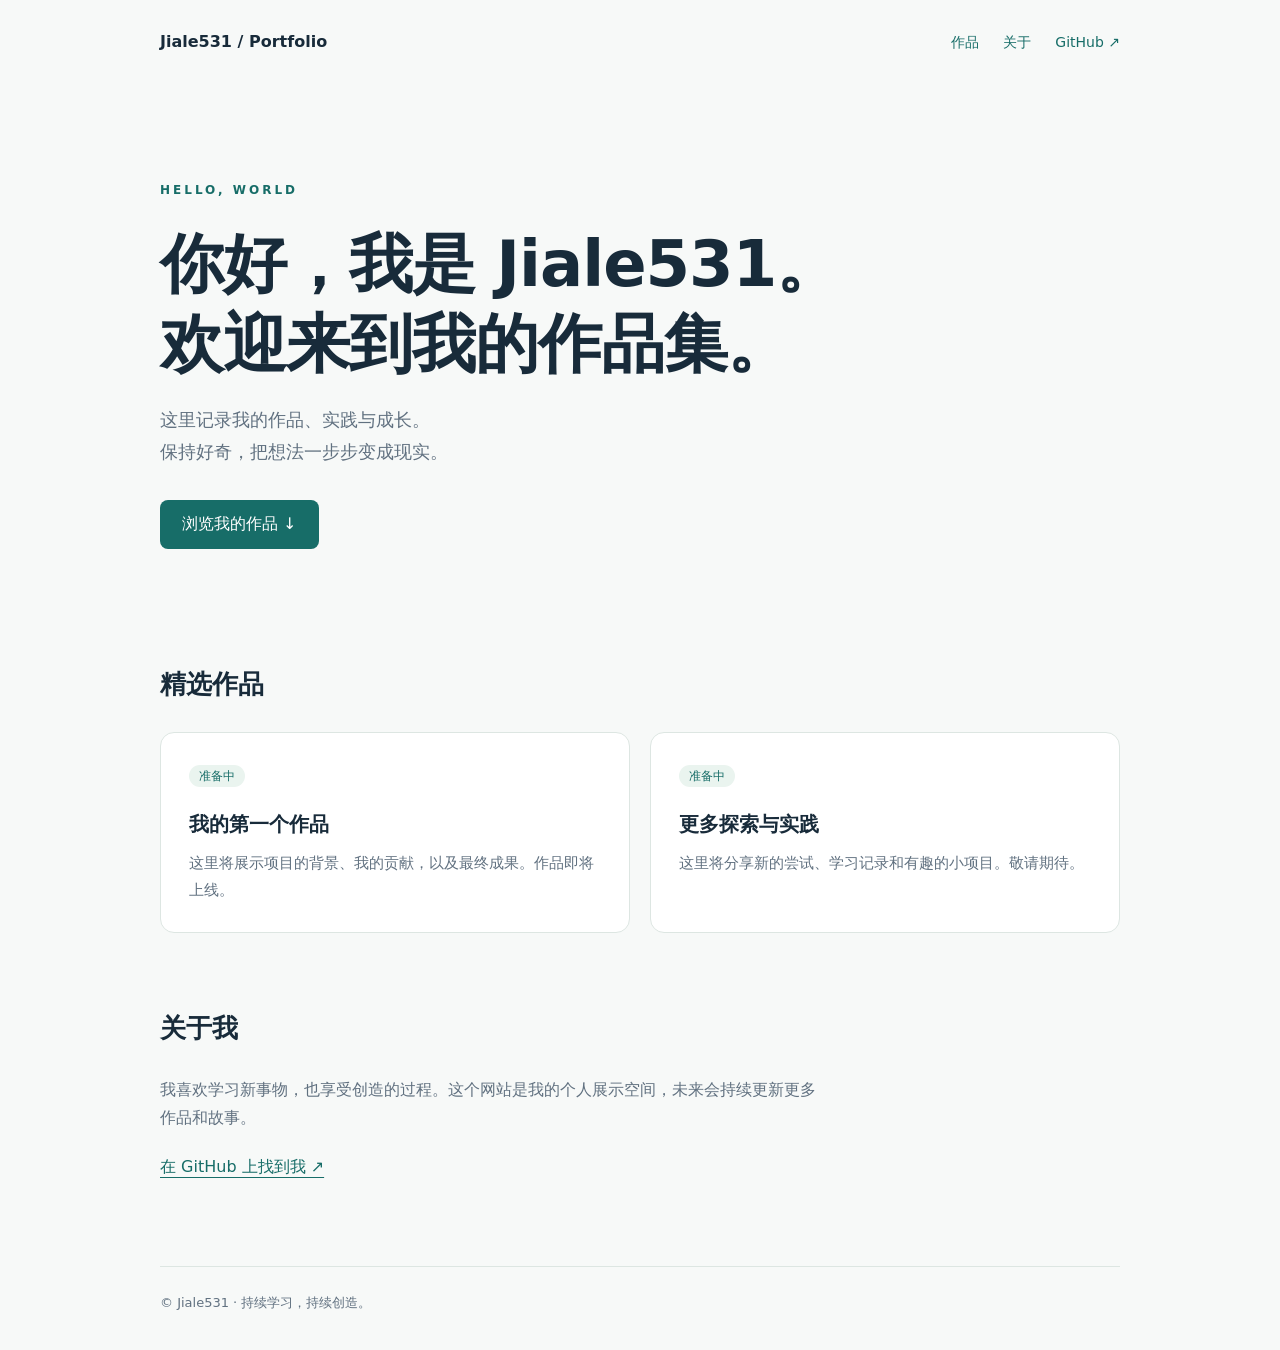
==== index.html @ fe913107 "Add index.html" ====
<!DOCTYPE html>
<html lang="zh-CN">
<head>
  <meta charset="UTF-8">
  <meta name="viewport" content="width=device-width, initial-scale=1">
  <meta name="description" content="Jiale531 的个人作品集，记录作品、实践与成长。">
  <title>Jiale531 · 个人作品集</title>
  <style>
    :root { color-scheme: light; --ink: #182b3a; --muted: #617180; --accent: #176d68; }
    * { box-sizing: border-box; }
    html { scroll-behavior: smooth; }
    body { margin: 0; background: #f7f9f8; color: var(--ink); font-family: system-ui, -apple-system, "Segoe UI", "Microsoft YaHei", sans-serif; line-height: 1.8; }
    a { color: var(--accent); text-underline-offset: 5px; }
    a:focus-visible { outline: 3px solid var(--accent); outline-offset: 5px; }
    .container { width: min(960px, 88%); margin: auto; }
    header { display: flex; justify-content: space-between; align-items: center; flex-wrap: wrap; gap: 16px; padding: 28px 0; }
    .brand { font-weight: 750; color: var(--ink); text-decoration: none; }
    nav { display: flex; gap: 24px; }
    nav a { font-size: 14px; text-decoration: none; }
    .hero { padding: 90px 0 76px; }
    .eyebrow { color: var(--accent); letter-spacing: 3px; font-size: 12px; font-weight: 700; }
    h1 { font-size: clamp(36px, 7vw, 64px); line-height: 1.25; letter-spacing: -1px; margin: 20px 0; }
    h2 { font-size: 26px; margin: 0 0 24px; }
    h3 { font-size: 20px; margin: 16px 0 8px; }
    p { color: var(--muted); margin: 0 0 20px; }
    .intro { max-width: 560px; font-size: 18px; }
    .button { display: inline-block; margin-top: 12px; background: var(--accent); color: white; padding: 10px 22px; border-radius: 8px; text-decoration: none; }
    section { padding: 36px 0; scroll-margin-top: 24px; }
    .grid { display: grid; grid-template-columns: repeat(2, minmax(0, 1fr)); gap: 20px; }
    .card { background: white; border: 1px solid #dde6e2; border-radius: 14px; padding: 28px; }
    .tag { font-size: 12px; color: var(--accent); background: #eaf4ef; padding: 4px 10px; border-radius: 20px; }
    .card p { margin-bottom: 0; font-size: 15px; }
    .about { max-width: 660px; }
    footer { border-top: 1px solid #dde6e2; margin-top: 48px; padding: 24px 0 36px; color: var(--muted); font-size: 13px; }
    @media (max-width: 600px) { .hero { padding: 55px 0 44px; } .grid { grid-template-columns: 1fr; } nav { gap: 18px; } }
  </style>
</head>
<body>
  <div class="container">
    <header>
      <a class="brand" href="./">Jiale531 / Portfolio</a>
      <nav aria-label="主导航">
        <a href="#projects">作品</a>
        <a href="#about">关于</a>
        <a href="https://github.com/Jiale531">GitHub ↗</a>
      </nav>
    </header>
    <main>
      <div class="hero">
        <span class="eyebrow">HELLO, WORLD</span>
        <!-- 在这里修改你的名字和个人简介 -->
        <h1>你好，我是 Jiale531。<br>欢迎来到我的作品集。</h1>
        <p class="intro">这里记录我的作品、实践与成长。<br>保持好奇，把想法一步步变成现实。</p>
        <a class="button" href="#projects">浏览我的作品 ↓</a>
      </div>
      <section id="projects" aria-labelledby="projects-title">
        <h2 id="projects-title">精选作品</h2>
        <!-- 将下方占位内容替换成真实作品；可复制 article 添加更多作品 -->
        <div class="grid">
          <article class="card">
            <span class="tag">准备中</span>
            <h3>我的第一个作品</h3>
            <p>这里将展示项目的背景、我的贡献，以及最终成果。作品即将上线。</p>
          </article>
          <article class="card">
            <span class="tag">准备中</span>
            <h3>更多探索与实践</h3>
            <p>这里将分享新的尝试、学习记录和有趣的小项目。敬请期待。</p>
          </article>
        </div>
      </section>
      <section id="about" aria-labelledby="about-title">
        <h2 id="about-title">关于我</h2>
        <p class="about">我喜欢学习新事物，也享受创造的过程。这个网站是我的个人展示空间，未来会持续更新更多作品和故事。</p>
        <a href="https://github.com/Jiale531">在 GitHub 上找到我 ↗</a>
      </section>
    </main>
    <footer>© Jiale531 · 持续学习，持续创造。</footer>
  </div>
</body>
</html>
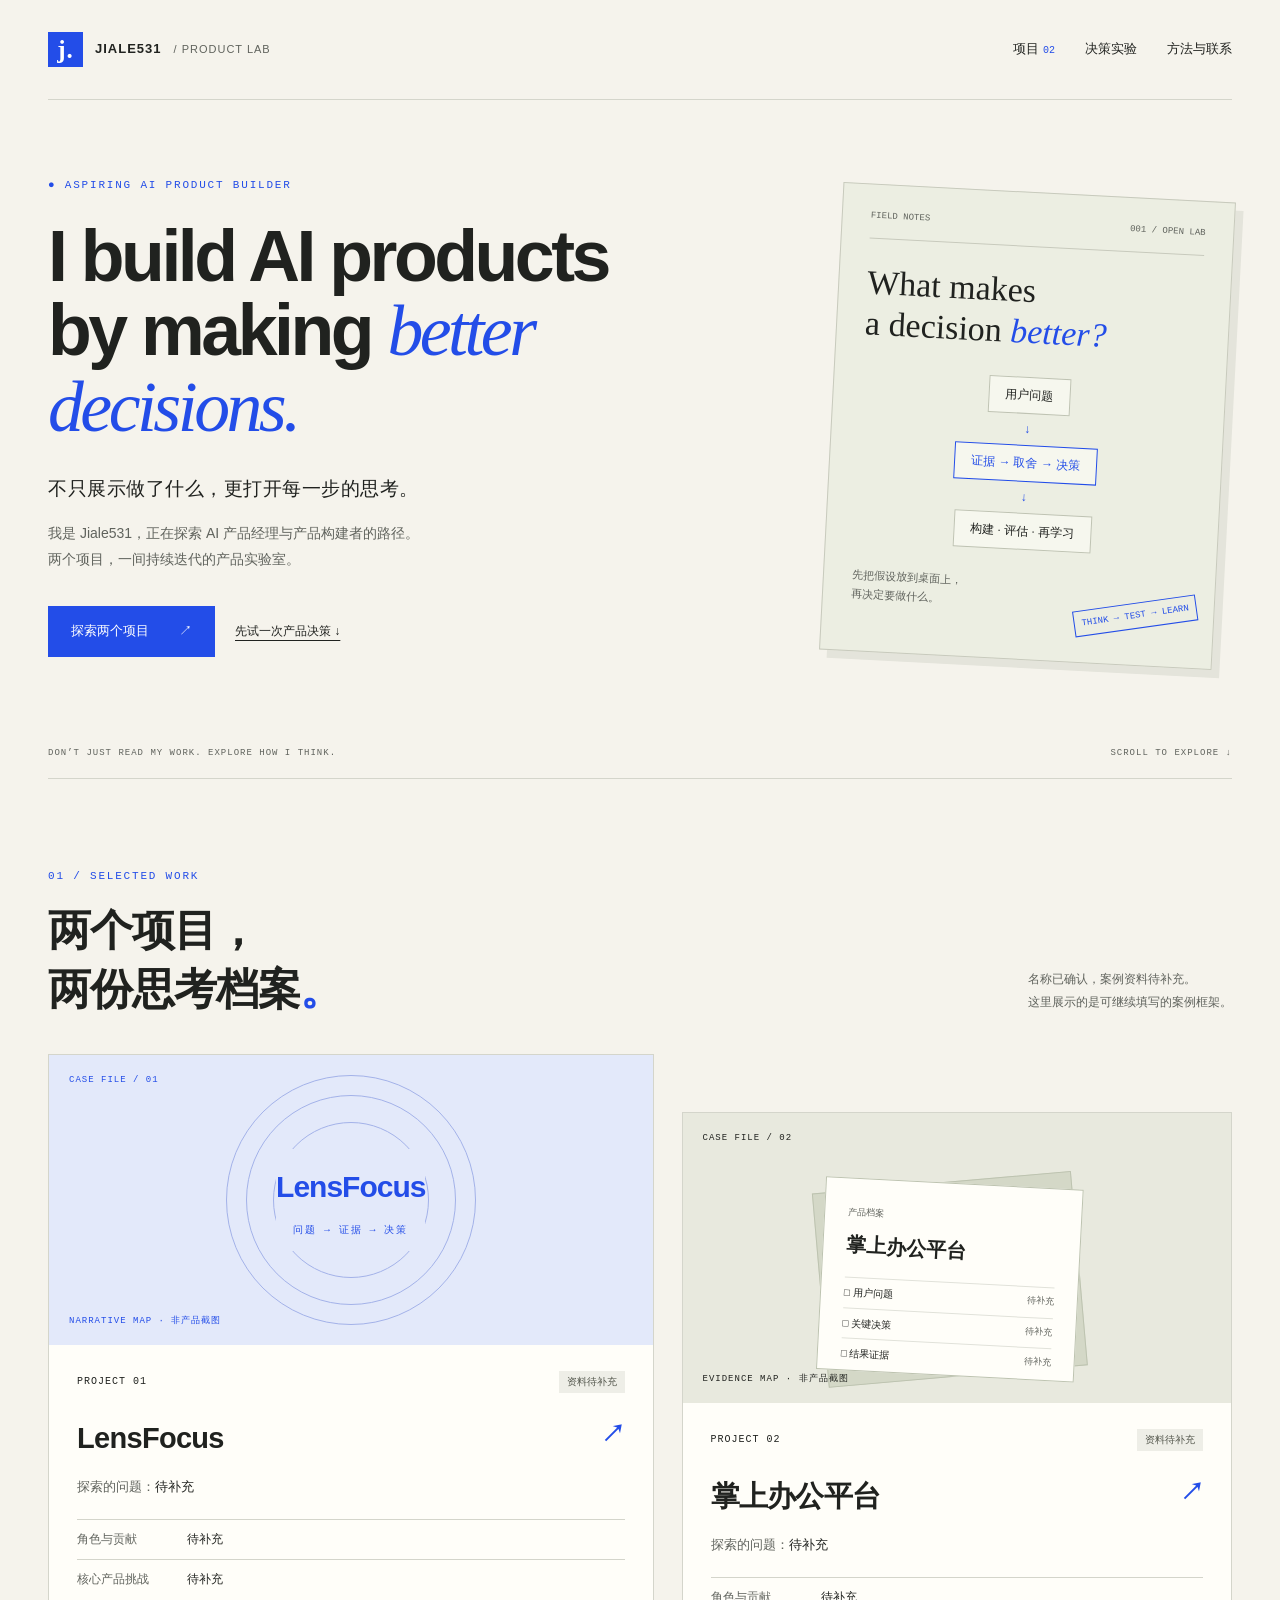
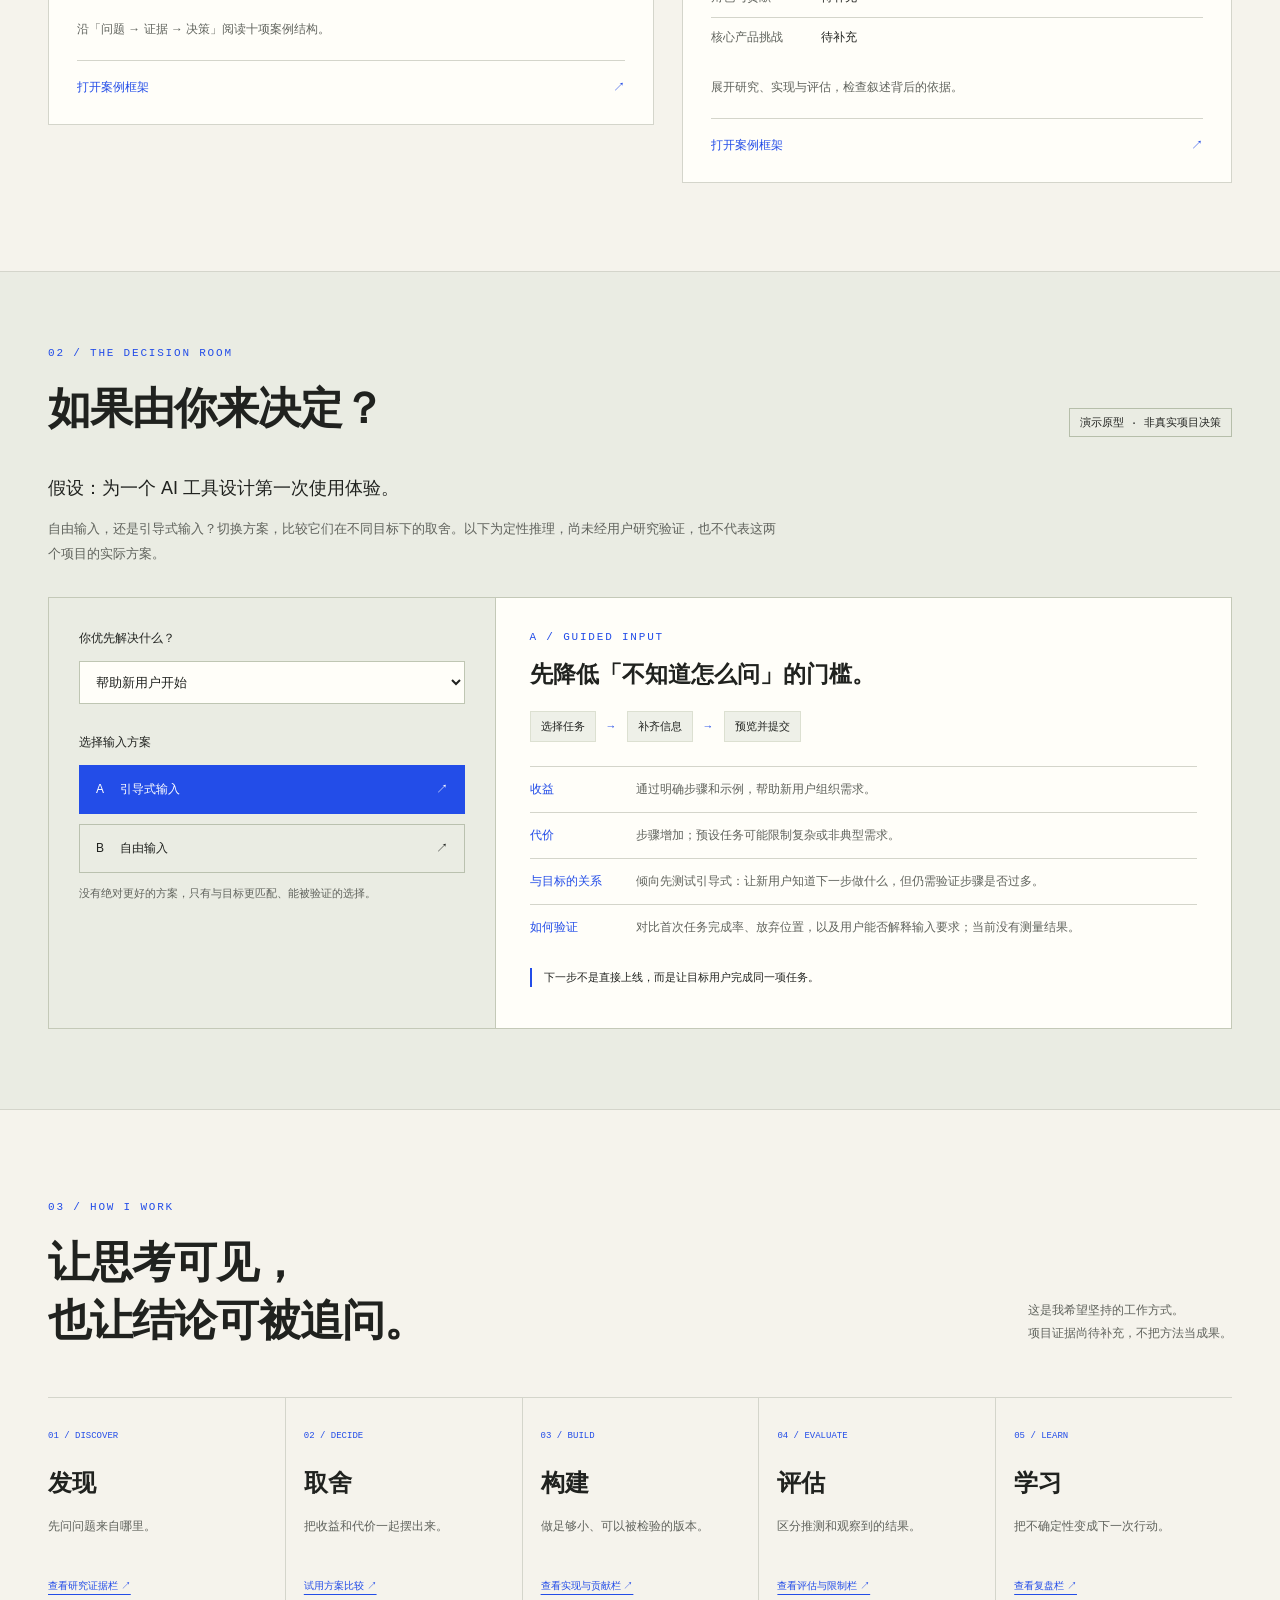
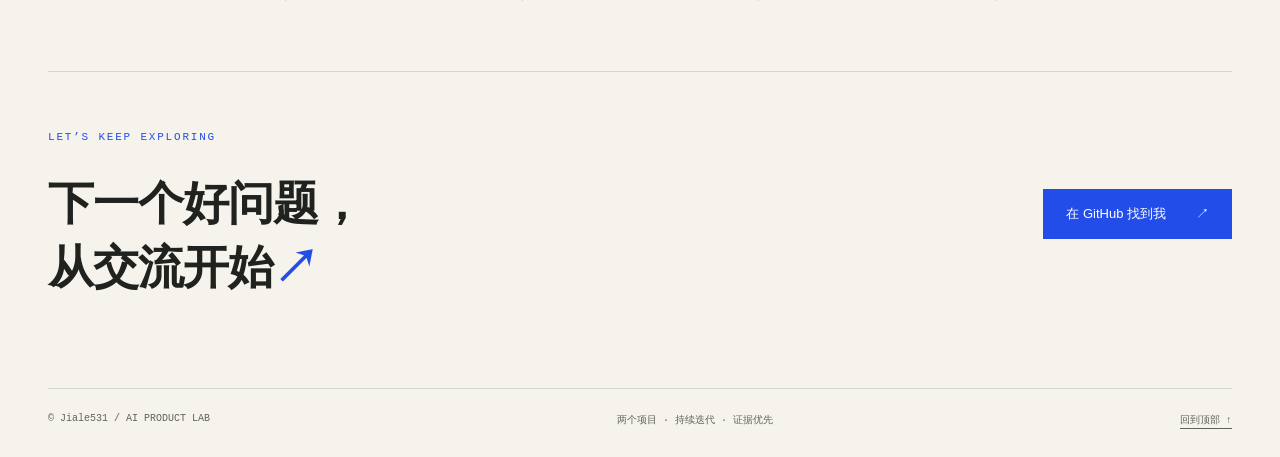
==== commit d60652a8: "Transform portfolio into an interactive AI product lab" ====
--- a/index.html
+++ b/index.html
@@ -1,81 +1,25 @@
-<!DOCTYPE html>
+<!doctype html>
 <html lang="zh-CN">
-<head>
-  <meta charset="UTF-8">
-  <meta name="viewport" content="width=device-width, initial-scale=1">
-  <meta name="description" content="Jiale531 的个人作品集，记录作品、实践与成长。">
-  <title>Jiale531 · 个人作品集</title>
-  <style>
-    :root { color-scheme: light; --ink: #182b3a; --muted: #617180; --accent: #176d68; }
-    * { box-sizing: border-box; }
-    html { scroll-behavior: smooth; }
-    body { margin: 0; background: #f7f9f8; color: var(--ink); font-family: system-ui, -apple-system, "Segoe UI", "Microsoft YaHei", sans-serif; line-height: 1.8; }
-    a { color: var(--accent); text-underline-offset: 5px; }
-    a:focus-visible { outline: 3px solid var(--accent); outline-offset: 5px; }
-    .container { width: min(960px, 88%); margin: auto; }
-    header { display: flex; justify-content: space-between; align-items: center; flex-wrap: wrap; gap: 16px; padding: 28px 0; }
-    .brand { font-weight: 750; color: var(--ink); text-decoration: none; }
-    nav { display: flex; gap: 24px; }
-    nav a { font-size: 14px; text-decoration: none; }
-    .hero { padding: 90px 0 76px; }
-    .eyebrow { color: var(--accent); letter-spacing: 3px; font-size: 12px; font-weight: 700; }
-    h1 { font-size: clamp(36px, 7vw, 64px); line-height: 1.25; letter-spacing: -1px; margin: 20px 0; }
-    h2 { font-size: 26px; margin: 0 0 24px; }
-    h3 { font-size: 20px; margin: 16px 0 8px; }
-    p { color: var(--muted); margin: 0 0 20px; }
-    .intro { max-width: 560px; font-size: 18px; }
-    .button { display: inline-block; margin-top: 12px; background: var(--accent); color: white; padding: 10px 22px; border-radius: 8px; text-decoration: none; }
-    section { padding: 36px 0; scroll-margin-top: 24px; }
-    .grid { display: grid; grid-template-columns: repeat(2, minmax(0, 1fr)); gap: 20px; }
-    .card { background: white; border: 1px solid #dde6e2; border-radius: 14px; padding: 28px; }
-    .tag { font-size: 12px; color: var(--accent); background: #eaf4ef; padding: 4px 10px; border-radius: 20px; }
-    .card p { margin-bottom: 0; font-size: 15px; }
-    .about { max-width: 660px; }
-    footer { border-top: 1px solid #dde6e2; margin-top: 48px; padding: 24px 0 36px; color: var(--muted); font-size: 13px; }
-    @media (max-width: 600px) { .hero { padding: 55px 0 44px; } .grid { grid-template-columns: 1fr; } nav { gap: 18px; } }
-  </style>
-</head>
+<head><meta charset="utf-8"><meta name="viewport" content="width=device-width,initial-scale=1"><meta name="description" content="Jiale531 的 AI 产品实验室：LensFocus、掌上办公平台与产品决策演示。"><title>Jiale531 — AI Product Lab</title><link rel="stylesheet" href="styles.css"><script defer src="app.js"></script></head>
 <body>
-  <div class="container">
-    <header>
-      <a class="brand" href="./">Jiale531 / Portfolio</a>
-      <nav aria-label="主导航">
-        <a href="#projects">作品</a>
-        <a href="#about">关于</a>
-        <a href="https://github.com/Jiale531">GitHub ↗</a>
-      </nav>
-    </header>
-    <main>
-      <div class="hero">
-        <span class="eyebrow">HELLO, WORLD</span>
-        <!-- 在这里修改你的名字和个人简介 -->
-        <h1>你好，我是 Jiale531。<br>欢迎来到我的作品集。</h1>
-        <p class="intro">这里记录我的作品、实践与成长。<br>保持好奇，把想法一步步变成现实。</p>
-        <a class="button" href="#projects">浏览我的作品 ↓</a>
-      </div>
-      <section id="projects" aria-labelledby="projects-title">
-        <h2 id="projects-title">精选作品</h2>
-        <!-- 将下方占位内容替换成真实作品；可复制 article 添加更多作品 -->
-        <div class="grid">
-          <article class="card">
-            <span class="tag">准备中</span>
-            <h3>我的第一个作品</h3>
-            <p>这里将展示项目的背景、我的贡献，以及最终成果。作品即将上线。</p>
-          </article>
-          <article class="card">
-            <span class="tag">准备中</span>
-            <h3>更多探索与实践</h3>
-            <p>这里将分享新的尝试、学习记录和有趣的小项目。敬请期待。</p>
-          </article>
-        </div>
-      </section>
-      <section id="about" aria-labelledby="about-title">
-        <h2 id="about-title">关于我</h2>
-        <p class="about">我喜欢学习新事物，也享受创造的过程。这个网站是我的个人展示空间，未来会持续更新更多作品和故事。</p>
-        <a href="https://github.com/Jiale531">在 GitHub 上找到我 ↗</a>
-      </section>
-    </main>
-    <footer>© Jiale531 · 持续学习，持续创造。</footer>
-  </div>
-</body>
-</html>
+<a class="skip" href="#main">跳到主要内容</a>
+<header class="wrap site-header"><a class="brand" href="./"><span class="brand-icon">j.</span> JIALE531 <span class="brand-sub">/ PRODUCT LAB</span></a><nav aria-label="主导航"><a href="#projects">项目 <small>02</small></a><a href="#decision">决策实验</a><a href="#about">方法与联系</a></nav></header>
+<main id="main">
+<section class="wrap hero" aria-labelledby="hero-title">
+<div><p class="eyebrow">● ASPIRING AI PRODUCT BUILDER</p><h1 id="hero-title">I build AI products<br>by making <em>better<br>decisions.</em></h1><p class="hero-cn">不只展示做了什么，更打开每一步的思考。</p><p class="muted intro">我是 Jiale531，正在探索 AI 产品经理与产品构建者的路径。<br>两个项目，一间持续迭代的产品实验室。</p><a class="button" href="#projects">探索两个项目 <span>↗</span></a><a class="hero-secondary" href="#decision">先试一次产品决策 ↓</a></div>
+<aside class="lab-note" aria-label="产品思考笔记"><div class="note-top"><span>FIELD NOTES</span><span>001 / OPEN LAB</span></div><p class="hand-note">What makes<br>a decision <em>better?</em></p><div class="note-diagram"><span>用户问题</span><b>↓</b><span class="blue">证据 → 取舍 → 决策</span><b>↓</b><span>构建 · 评估 · 再学习</span></div><p class="small muted">先把假设放到桌面上，<br>再决定要做什么。</p><span class="note-stamp">THINK → TEST → LEARN</span></aside>
+<div class="hero-bottom"><span>DON’T JUST READ MY WORK. EXPLORE HOW I THINK.</span><span>SCROLL TO EXPLORE ↓</span></div>
+</section>
+<section class="wrap section" id="projects" aria-labelledby="projects-title"><div class="section-heading"><div><p class="eyebrow">01 / SELECTED WORK</p><h2 id="projects-title">两个项目，<br>两份思考档案<span class="blue">。</span></h2></div><p class="section-aside">名称已确认，案例资料待补充。<br>这里展示的是可继续填写的案例框架。</p></div>
+<div class="project-grid">
+<article class="project-card"><div class="project-art art-one" aria-label="LensFocus 案例结构示意，非产品截图"><span class="art-label">CASE FILE / 01</span><div class="focus-orbit"><div>LensFocus<small>问题 → 证据 → 决策</small></div></div><span class="art-foot">NARRATIVE MAP · 非产品截图</span></div><div class="project-content"><div class="card-meta"><span>PROJECT 01</span><span class="status">资料待补充</span></div><h3><a href="case-study.html?project=lensfocus">LensFocus <span>↗</span></a></h3><p class="project-problem">探索的问题：<strong>待补充</strong></p><dl class="project-facts"><div><dt>角色与贡献</dt><dd>待补充</dd></div><div><dt>核心产品挑战</dt><dd>待补充</dd></div></dl><p class="card-explore">沿「问题 → 证据 → 决策」阅读十项案例结构。</p><a class="card-link" href="case-study.html?project=lensfocus">打开案例框架 <span>↗</span></a></div></article>
+<article class="project-card project-two"><div class="project-art art-two" aria-label="掌上办公平台证据框架示意，非产品截图"><span class="art-label">CASE FILE / 02</span><div class="paper-stack"><div class="paper-front"><small>产品档案</small><strong>掌上办公平台</strong><div>□ 用户问题 <span>待补充</span></div><div>□ 关键决策 <span>待补充</span></div><div>□ 结果证据 <span>待补充</span></div></div></div><span class="art-foot">EVIDENCE MAP · 非产品截图</span></div><div class="project-content"><div class="card-meta"><span>PROJECT 02</span><span class="status">资料待补充</span></div><h3><a href="case-study.html?project=office">掌上办公平台 <span>↗</span></a></h3><p class="project-problem">探索的问题：<strong>待补充</strong></p><dl class="project-facts"><div><dt>角色与贡献</dt><dd>待补充</dd></div><div><dt>核心产品挑战</dt><dd>待补充</dd></div></dl><p class="card-explore">展开研究、实现与评估，检查叙述背后的依据。</p><a class="card-link" href="case-study.html?project=office">打开案例框架 <span>↗</span></a></div></article>
+</div></section>
+<section class="decision-section" id="decision" aria-labelledby="decision-title"><div class="wrap"><div class="section-heading"><div><p class="eyebrow">02 / THE DECISION ROOM</p><h2 id="decision-title">如果由你来决定？</h2></div><span class="prototype-label">演示原型 · 非真实项目决策</span></div><div class="decision-intro"><p>假设：为一个 AI 工具设计第一次使用体验。</p><p class="muted">自由输入，还是引导式输入？切换方案，比较它们在不同目标下的取舍。以下为定性推理，尚未经用户研究验证，也不代表这两个项目的实际方案。</p></div>
+<div class="decision-workbench"><div class="decision-controls"><label for="decision-goal">你优先解决什么？</label><select id="decision-goal"><option value="start">帮助新用户开始</option><option value="flexibility">支持多样化任务</option><option value="reliability">减少遗漏信息</option></select><p class="control-label">选择输入方案</p><div class="choice-buttons" role="group" aria-label="比较输入方案"><button type="button" data-approach="guided" aria-pressed="true">A <span>引导式输入</span> ↗</button><button type="button" data-approach="open" aria-pressed="false">B <span>自由输入</span> ↗</button></div><p class="small muted">没有绝对更好的方案，只有与目标更匹配、能被验证的选择。</p></div>
+<div class="decision-output" aria-live="polite" aria-atomic="true"><p class="eyebrow" id="decision-output-label">A / GUIDED INPUT</p><h3 id="decision-output-title">先降低「不知道怎么问」的门槛。</h3><div class="flow" id="decision-flow"><span>选择任务</span><b>→</b><span>补齐信息</span><b>→</b><span>预览并提交</span></div><dl class="tradeoffs"><div><dt>收益</dt><dd id="decision-benefit">通过明确步骤和示例，帮助新用户组织需求。</dd></div><div><dt>代价</dt><dd id="decision-cost">步骤增加；预设任务可能限制复杂或非典型需求。</dd></div><div><dt>与目标的关系</dt><dd id="decision-fit">倾向先测试引导式：让新用户知道下一步做什么，但仍需验证步骤是否过多。</dd></div><div><dt>如何验证</dt><dd id="decision-test">对比首次任务完成率、放弃位置，以及用户能否解释输入要求；当前没有测量结果。</dd></div></dl><p class="decision-verdict">下一步不是直接上线，而是让目标用户完成同一项任务。</p></div></div><noscript><p class="notice">开启 JavaScript 后可切换比较。方案 A 引导降低起步门槛，但增加步骤；方案 B 自由输入更灵活，但需要用户组织需求。两者均需验证。</p></noscript></div></section>
+<section class="wrap section" id="about" aria-labelledby="about-title"><div class="section-heading"><div><p class="eyebrow">03 / HOW I WORK</p><h2 id="about-title">让思考可见，<br>也让结论可被追问。</h2></div><p class="section-aside">这是我希望坚持的工作方式。<br>项目证据尚待补充，不把方法当成果。</p></div>
+<ol class="process"><li><span>01 / DISCOVER</span><h3>发现</h3><p>先问问题来自哪里。</p><a href="case-study.html?project=lensfocus#research">查看研究证据栏 ↗</a></li><li><span>02 / DECIDE</span><h3>取舍</h3><p>把收益和代价一起摆出来。</p><a href="#decision">试用方案比较 ↗</a></li><li><span>03 / BUILD</span><h3>构建</h3><p>做足够小、可以被检验的版本。</p><a href="case-study.html?project=office#implementation">查看实现与贡献栏 ↗</a></li><li><span>04 / EVALUATE</span><h3>评估</h3><p>区分推测和观察到的结果。</p><a href="case-study.html?project=office#evaluation">查看评估与限制栏 ↗</a></li><li><span>05 / LEARN</span><h3>学习</h3><p>把不确定性变成下一次行动。</p><a href="case-study.html?project=lensfocus#reflection">查看复盘栏 ↗</a></li></ol>
+<div class="contact"><div><p class="eyebrow">LET’S KEEP EXPLORING</p><h2>下一个好问题，<br>从交流开始<span class="blue">↗</span></h2></div><a class="button" href="https://github.com/Jiale531">在 GitHub 找到我 <span>↗</span></a></div></section>
+</main><footer class="wrap site-footer"><span>© Jiale531 / AI PRODUCT LAB</span><span>两个项目 · 持续迭代 · 证据优先</span><a href="#main">回到顶部 ↑</a></footer>
+</body></html>
--- a/styles.css
+++ b/styles.css
@@ -0,0 +1,7 @@
+/* Shared tokens. No external fonts, images or libraries. */
+:root{color-scheme:light;--paper:#f5f3ec;--ink:#20221f;--muted:#60635d;--blue:#234de8;--line:#d4d5cb;--white:#fffef9;--mono:Consolas,"Courier New",monospace}*{box-sizing:border-box}html{scroll-behavior:smooth;scroll-padding-top:24px}body{margin:0;background:var(--paper);color:var(--ink);font-family:Arial,"Microsoft YaHei",sans-serif;font-size:15px;line-height:1.75}a{color:inherit;text-underline-offset:5px}button,select{font:inherit}button{cursor:pointer}a:focus-visible,button:focus-visible,select:focus-visible,summary:focus-visible{outline:3px solid var(--blue);outline-offset:5px}.wrap{width:min(1200px,calc(100% - 96px));margin:auto}.skip{position:absolute;top:-80px;left:20px;padding:12px;background:var(--ink);color:white;z-index:10}.skip:focus{top:8px}.site-header{min-height:100px;border-bottom:1px solid var(--line);display:flex;justify-content:space-between;align-items:center;gap:24px}.brand{display:flex;align-items:center;gap:12px;font-size:13px;font-weight:700;letter-spacing:1px;text-decoration:none}.brand-icon{width:35px;height:35px;display:grid;place-items:center;background:var(--blue);color:white;font-size:25px;line-height:1;font-family:Georgia,serif}.brand-sub{font-weight:400;color:var(--muted);font-size:11px}nav{display:flex;gap:30px;font-size:13px}nav a{text-decoration:none}nav a:hover,.hero-secondary:hover{color:var(--blue)}nav small{font:10px var(--mono);color:var(--blue)}.hero{display:grid;grid-template-columns:1.7fr 1fr;gap:36px;padding-top:76px}.eyebrow{font:11px var(--mono);letter-spacing:1.8px;color:var(--blue);margin:0 0 24px;line-height:1.7}.hero h1{font-size:clamp(48px,5.6vw,76px);line-height:1.04;letter-spacing:-3.5px;margin:0 0 28px;font-weight:750}.hero h1 em{font-family:Georgia,"Times New Roman",serif;font-weight:400;color:var(--blue)}.hero-cn{font-size:19px;letter-spacing:.5px;margin-bottom:12px}.intro{font-size:14px;line-height:1.9;margin-bottom:28px}.button{display:inline-flex;align-items:center;justify-content:space-between;gap:30px;background:var(--blue);color:white;padding:13px 22px;text-decoration:none;font-size:13px;border:1px solid var(--blue);transition:background .2s,transform .2s}.button:hover{background:#1638b8;transform:translateY(-2px)}.hero-secondary{display:inline-block;margin:20px;font-size:12px}.lab-note{align-self:center;position:relative;transform:rotate(3deg);border:1px solid #c8cabd;background:#eceee2;padding:26px 28px 36px;margin:14px 8px 0 24px;box-shadow:8px 8px 0 #e4e4db}.note-top{display:flex;justify-content:space-between;gap:12px;font:9px var(--mono);color:var(--muted);border-bottom:1px solid #c8cabd;padding-bottom:17px}.hand-note{font-family:Georgia,serif;font-size:34px;line-height:1.2;margin:24px 0}.hand-note em{color:var(--blue)}.note-diagram{display:flex;align-items:center;flex-direction:column;gap:5px;font-size:12px}.note-diagram>span{border:1px solid #bfc3b3;background:#f6f7ee;padding:7px 16px}.note-diagram>.blue{border-color:var(--blue)}.note-diagram b{color:var(--blue);font-weight:400}.lab-note>.small{margin-top:24px}.note-stamp{position:absolute;bottom:36px;right:16px;color:var(--blue);border:1px solid var(--blue);font:9px var(--mono);padding:7px;transform:rotate(-11deg)}.hero-bottom{grid-column:1/-1;display:flex;justify-content:space-between;gap:16px;border-bottom:1px solid var(--line);padding:40px 0 20px;margin-top:10px;font:9px var(--mono);letter-spacing:1px;color:var(--muted)}.section{padding-top:88px;padding-bottom:88px}.section-heading{display:flex;justify-content:space-between;align-items:flex-end;gap:32px;margin-bottom:36px}.section-heading h2{font-size:clamp(29px,3.4vw,43px);letter-spacing:-1px;line-height:1.35;margin:0}.section-heading .eyebrow{margin-bottom:16px}.section-aside{font-size:12px;line-height:1.9;color:var(--muted);margin:0 0 4px}.blue{color:var(--blue)}.project-grid{display:grid;grid-template-columns:1.1fr 1fr;gap:28px;align-items:start}.project-two{margin-top:58px}.project-card{border:1px solid var(--line);background:var(--white);transition:box-shadow .2s,transform .2s}.project-card:hover,.project-card:focus-within{box-shadow:6px 6px 0 #deded4;transform:translateY(-3px)}.project-art{height:290px;position:relative;overflow:hidden;padding:20px}.art-one{background:#e3e9fa;color:var(--blue)}.art-two{background:#e8e9de}.art-label,.art-foot{position:absolute;font:9px var(--mono);letter-spacing:1px;z-index:1}.art-label{top:20px;left:20px}.art-foot{bottom:18px;left:20px}.focus-orbit{position:absolute;width:210px;height:210px;border:1px solid #a3b2e9;border-radius:50%;left:50%;top:50%;transform:translate(-50%,-50%);display:grid;place-items:center}.focus-orbit:before,.focus-orbit:after{content:"";position:absolute;border:1px solid #a3b2e9;border-radius:50%;inset:26px}.focus-orbit:after{inset:-21px}.focus-orbit>div{text-align:center;font-size:30px;letter-spacing:-1px;font-weight:700;background:#e3e9fa;z-index:1;padding:12px 0}.focus-orbit small{display:block;font-size:10px;letter-spacing:2px;font-weight:400;margin-top:8px}.paper-stack{position:absolute;width:260px;height:195px;top:50%;left:50%;transform:translate(-50%,-45%);background:#d4d8c7;border:1px solid #bdc3b0;rotate:-5deg}.paper-front{position:absolute;background:var(--white);inset:0;border:1px solid #bdc3b0;padding:18px 23px;transform:rotate(8deg)}.paper-front>small{font:9px var(--mono);color:var(--muted)}.paper-front strong{display:block;font-size:20px;margin:5px 0 14px}.paper-front div{border-top:1px solid #e1e2da;padding:6px 0;font-size:10px;display:flex;justify-content:space-between}.paper-front div span{font-size:9px;color:var(--muted)}.project-content{padding:26px 28px}.card-meta{display:flex;justify-content:space-between;align-items:center;gap:12px;font:10px var(--mono);letter-spacing:1px}.status{font-size:10px;background:#eeeee7;padding:4px 8px;color:#53564c;white-space:nowrap;letter-spacing:0}.project-content h3{font-size:29px;letter-spacing:-.7px;margin:20px 0 12px}.project-content h3 a{display:flex;justify-content:space-between;text-decoration:none;gap:12px}.project-content h3 a span{font-size:24px;color:var(--blue)}.project-problem{font-size:13px;color:var(--muted)}.project-problem strong{font-weight:400;color:var(--ink)}.project-facts{margin:20px 0;font-size:12px}.project-facts>div{display:grid;grid-template-columns:110px 1fr;border-top:1px solid var(--line);padding:9px 0}.project-facts dt{color:var(--muted)}dd{margin:0}.card-explore{font-size:12px;color:var(--muted);margin:20px 0}.card-link{display:flex;justify-content:space-between;text-decoration:none;font-size:12px;border-top:1px solid var(--line);padding-top:16px;color:var(--blue)}.decision-section{background:#eaece3;padding:72px 0 80px;border-top:1px solid var(--line);border-bottom:1px solid var(--line)}.prototype-label{font:11px var(--mono);border:1px solid #b6beaa;padding:6px 10px;white-space:nowrap}.decision-intro{max-width:740px;margin-bottom:30px}.decision-intro p:first-child{font-size:18px;margin-bottom:10px}.decision-intro p:last-child{font-size:13px;line-height:1.9}.decision-workbench{display:grid;grid-template-columns:.85fr 1.4fr;border:1px solid #c4c9b8}.decision-controls{padding:30px;border-right:1px solid #c4c9b8}.decision-controls label,.control-label{display:block;font-size:12px;margin:0 0 12px}.decision-controls select{width:100%;padding:12px 32px 12px 12px;color:var(--ink);background:var(--white);border:1px solid #bfc6b3;border-radius:0;font-size:13px;margin-bottom:28px}.choice-buttons{display:flex;flex-direction:column;gap:10px}.choice-buttons button{border:1px solid #bac1af;background:transparent;color:var(--ink);padding:13px 16px;text-align:left;display:flex;gap:16px;font-size:12px;transition:background .2s}.choice-buttons button span{flex:1}.choice-buttons button[aria-pressed=true]{color:white;background:var(--blue);border-color:var(--blue)}.decision-output{padding:30px 34px;background:var(--white)}.decision-output h3{font-size:23px;line-height:1.4;margin:0 0 20px}.decision-output .eyebrow{margin-bottom:12px}.flow{display:flex;gap:10px;flex-wrap:wrap;align-items:center;font-size:11px;margin-bottom:24px}.flow span{background:#eef0e8;border:1px solid #dce0d1;padding:5px 10px}.flow b{color:var(--blue);font-weight:400}.tradeoffs{margin:0;font-size:12px}.tradeoffs>div{display:grid;grid-template-columns:90px 1fr;gap:16px;border-top:1px solid var(--line);padding:12px 0}.tradeoffs dt{color:var(--blue)}.tradeoffs dd{color:var(--muted)}.decision-verdict{font-size:11px;border-left:2px solid var(--blue);padding-left:12px;margin-top:18px}.small{font-size:11px}.muted{color:var(--muted)}.process{list-style:none;padding:0;display:grid;grid-template-columns:repeat(5,1fr);margin:48px 0 70px;border-top:1px solid var(--line)}.process li{padding:22px 18px 4px 0}.process li+li{border-left:1px solid var(--line);padding-left:18px}.process li>span{font:9px var(--mono);color:var(--blue)}.process h3{font-size:24px;margin:16px 0 8px}.process p{font-size:12px;color:var(--muted);min-height:43px}.process a{font-size:10px;color:var(--blue)}.contact{border-top:1px solid var(--line);padding-top:56px;display:flex;align-items:center;justify-content:space-between;gap:32px}.contact h2{font-size:clamp(28px,4vw,46px);line-height:1.4;letter-spacing:-1px;margin:0}.site-footer{border-top:1px solid var(--line);padding-top:24px;padding-bottom:30px;display:flex;justify-content:space-between;gap:20px;font:10px var(--mono);color:var(--muted)}.site-footer a{white-space:nowrap}.notice{background:#eeeee6;border-left:3px solid var(--blue);padding:16px 20px;font-size:13px;color:var(--muted)}
+/* Reusable case study. */
+.case-hero{padding-top:48px;padding-bottom:42px;border-bottom:1px solid var(--line)}.breadcrumb{font-size:12px;color:var(--muted);margin-bottom:36px}.case-hero h1{font-size:clamp(38px,6vw,72px);letter-spacing:-2px;line-height:1.2;margin:12px 0 20px;overflow-wrap:anywhere}.case-summary{max-width:700px;color:var(--muted)}.case-meta{display:flex;gap:36px;flex-wrap:wrap;padding:24px 0 0;font-size:12px}.case-meta dt{color:var(--muted);font-size:10px}.case-meta dd{margin-top:6px}.case-layout{display:grid;grid-template-columns:220px minmax(0,1fr);gap:60px;padding-top:40px;padding-bottom:80px}.case-toc{align-self:start;position:sticky;top:24px;font-size:12px}.case-toc p{font:10px var(--mono);color:var(--blue);margin:0 0 18px}.case-toc a{display:block;padding:6px 0;text-decoration:none;color:var(--muted)}.case-toc a:hover{color:var(--blue)}.case-tools{display:flex;justify-content:space-between;align-items:center;gap:16px;margin-bottom:20px}.case-tools p{font-size:11px;color:var(--muted)}.utility-button{background:transparent;border:1px solid var(--line);padding:7px 12px;font-size:11px;color:var(--ink)}.case-block{border-top:1px solid var(--line);padding:24px 0;scroll-margin-top:24px}.case-block h2{font-size:22px;line-height:1.5;margin:0 0 12px}.section-number{font:11px var(--mono);color:var(--blue);margin-right:14px}.case-block>p{font-size:13px;color:var(--muted)}details{margin-top:18px;border:1px solid var(--line);background:var(--white)}summary{cursor:pointer;padding:12px 16px;font-size:12px;color:var(--blue)}.detail-content{padding:0 18px 18px;font-size:12px;color:var(--muted)}.detail-content dl{margin:0}.detail-content dl>div{display:grid;grid-template-columns:130px 1fr;gap:16px;border-top:1px solid var(--line);padding:11px 0}.detail-content dt{color:var(--ink)}.evidence-slot{margin-top:18px;border:1px dashed #b4b9ab;padding:22px;background:#eeefe6;font-size:12px;color:var(--muted)}.evidence-slot span{display:block;font:10px var(--mono);color:var(--blue);margin-bottom:10px}.case-next{display:flex;align-items:center;justify-content:space-between;gap:24px;border-top:1px solid var(--line);padding-top:28px;font-size:13px}.case-next a{color:var(--blue)}[hidden]{display:none!important}
+@media(max-width:1000px){.wrap{width:calc(100% - 56px)}.hero{grid-template-columns:1.5fr 1fr;gap:12px}.hero h1{font-size:58px}.lab-note{margin-left:8px;padding:20px}.note-top{font-size:8px}.hand-note{font-size:29px}.note-stamp{position:static;display:inline-block;margin-top:20px}.project-content{padding:22px}.process{grid-template-columns:repeat(3,1fr);row-gap:24px}.process li:nth-child(4){border-left:0;padding-left:0}.case-layout{gap:32px;grid-template-columns:180px minmax(0,1fr)}.brand-sub{display:none}}
+@media(max-width:700px){.wrap{width:calc(100% - 36px)}.site-header{min-height:88px;flex-wrap:wrap;padding-top:16px;padding-bottom:16px;gap:14px}.brand{font-size:11px}.brand-icon{width:28px;height:28px;font-size:23px}nav{gap:18px;font-size:11px}.hero{grid-template-columns:1fr;padding-top:44px;gap:24px}.hero h1{font-size:clamp(42px,9vw,62px);letter-spacing:-2px}.hero-cn{font-size:16px}.intro{font-size:13px}.hero-secondary{margin:18px 12px}.lab-note{margin:6px 12px 8px;max-width:400px;width:calc(100% - 24px);justify-self:center;transform:rotate(2deg)}.hand-note{font-size:30px}.note-stamp{position:absolute;bottom:26px;right:18px}.note-diagram{font-size:11px}.hero-bottom{padding-top:20px;line-height:1.8;font-size:8px}.hero-bottom span:last-child{display:none}.section{padding-top:54px;padding-bottom:54px}.section-heading{align-items:flex-start;flex-direction:column;gap:18px;margin-bottom:26px}.section-heading h2{font-size:31px}.project-grid{grid-template-columns:1fr;gap:24px}.project-two{margin-top:0}.project-art{height:260px}.project-content h3{font-size:27px}.decision-section{padding:48px 0}.prototype-label{white-space:normal}.decision-workbench{grid-template-columns:1fr}.decision-controls{border-right:0;border-bottom:1px solid #c4c9b8;padding:22px}.decision-controls select{margin-bottom:20px}.choice-buttons{flex-direction:row}.choice-buttons button{flex:1;padding:12px 10px;gap:7px;font-size:11px}.decision-output{padding:24px 20px}.decision-output h3{font-size:21px}.tradeoffs>div{grid-template-columns:78px 1fr;gap:10px}.process{grid-template-columns:1fr;gap:0;margin:32px 0 42px}.process li,.process li+li{border-left:0;border-bottom:1px solid var(--line);padding:20px 0}.process h3{display:inline-block;font-size:21px;margin:0 16px}.process p{min-height:0;margin:10px 0}.contact{flex-direction:column;align-items:flex-start;padding-top:32px}.site-footer{flex-wrap:wrap;font-size:9px;row-gap:16px}.case-hero{padding-top:32px}.breadcrumb{margin-bottom:28px}.case-meta{gap:24px}.case-layout{grid-template-columns:1fr;gap:26px;padding-top:24px}.case-toc{position:static;display:flex;flex-wrap:wrap;gap:4px 14px;padding-bottom:20px;border-bottom:1px solid var(--line);font-size:11px}.case-toc p{width:100%;margin-bottom:6px}.case-toc a{padding:2px 0}.case-block h2{font-size:20px}.detail-content dl>div{grid-template-columns:1fr;gap:6px}.case-next{align-items:flex-start;flex-direction:column}.case-tools{flex-wrap:wrap}.case-tools p{margin:0}.case-hero h1{letter-spacing:-1px}}
+@media(prefers-reduced-motion:reduce){html{scroll-behavior:auto}*,*:before,*:after{animation:none!important;transition:none!important}.lab-note{transform:none}.project-card:hover,.project-card:focus-within,.button:hover{transform:none}}
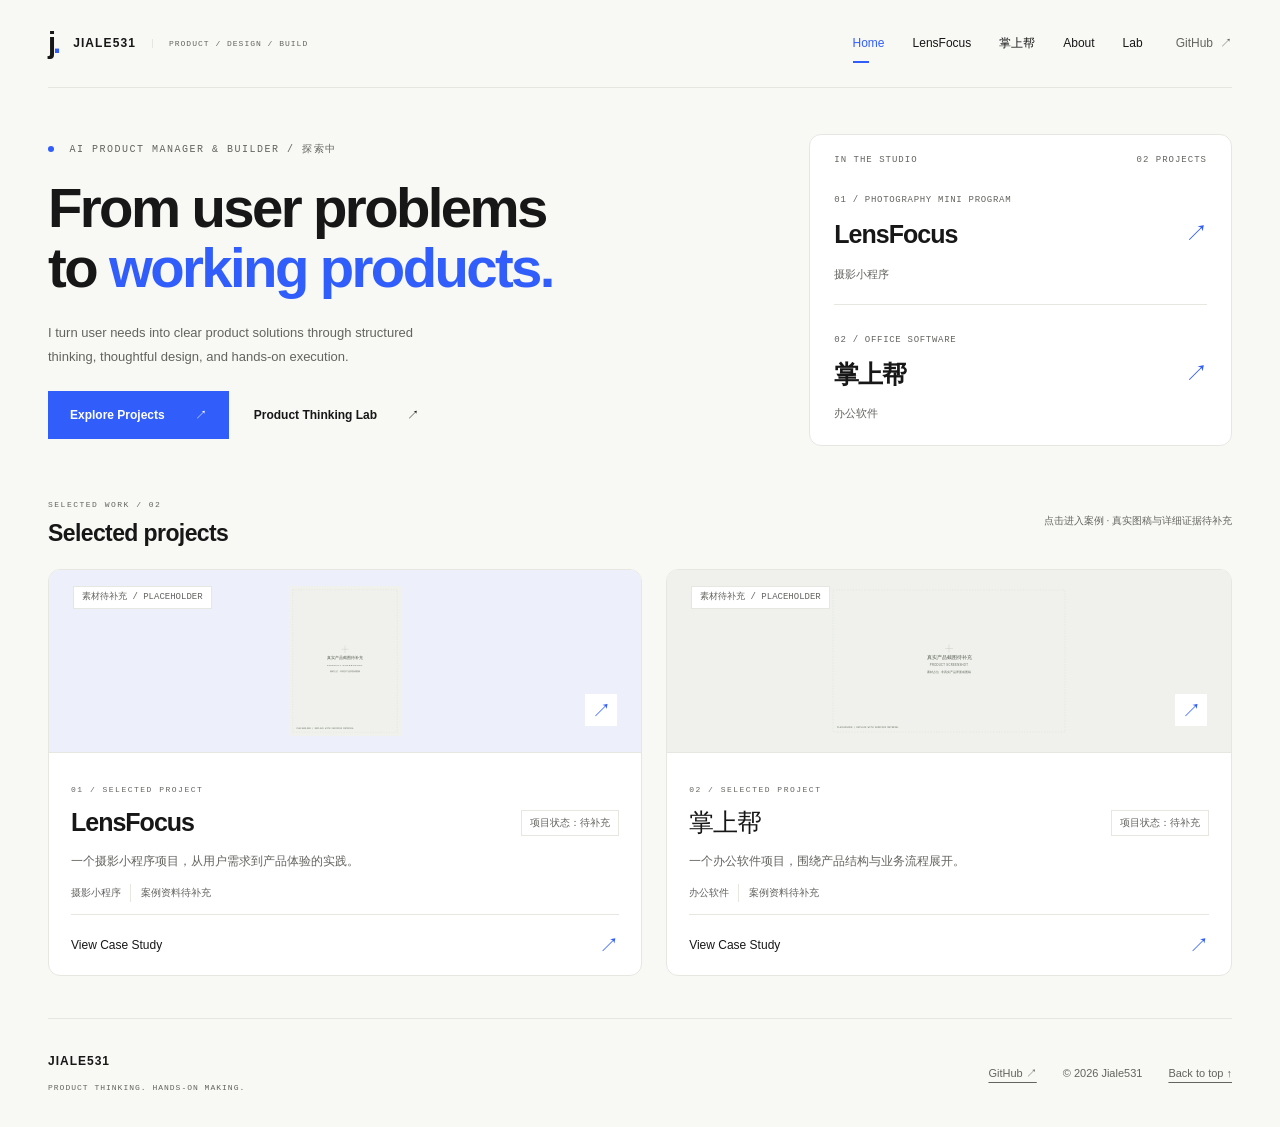
==== commit 493c6a02: "Redesign portfolio with compact pages and navigable case chapters" ====
--- a/index.html
+++ b/index.html
@@ -1,25 +1,2 @@
 <!doctype html>
-<html lang="zh-CN">
-<head><meta charset="utf-8"><meta name="viewport" content="width=device-width,initial-scale=1"><meta name="description" content="Jiale531 的 AI 产品实验室：LensFocus、掌上办公平台与产品决策演示。"><title>Jiale531 — AI Product Lab</title><link rel="stylesheet" href="styles.css"><script defer src="app.js"></script></head>
-<body>
-<a class="skip" href="#main">跳到主要内容</a>
-<header class="wrap site-header"><a class="brand" href="./"><span class="brand-icon">j.</span> JIALE531 <span class="brand-sub">/ PRODUCT LAB</span></a><nav aria-label="主导航"><a href="#projects">项目 <small>02</small></a><a href="#decision">决策实验</a><a href="#about">方法与联系</a></nav></header>
-<main id="main">
-<section class="wrap hero" aria-labelledby="hero-title">
-<div><p class="eyebrow">● ASPIRING AI PRODUCT BUILDER</p><h1 id="hero-title">I build AI products<br>by making <em>better<br>decisions.</em></h1><p class="hero-cn">不只展示做了什么，更打开每一步的思考。</p><p class="muted intro">我是 Jiale531，正在探索 AI 产品经理与产品构建者的路径。<br>两个项目，一间持续迭代的产品实验室。</p><a class="button" href="#projects">探索两个项目 <span>↗</span></a><a class="hero-secondary" href="#decision">先试一次产品决策 ↓</a></div>
-<aside class="lab-note" aria-label="产品思考笔记"><div class="note-top"><span>FIELD NOTES</span><span>001 / OPEN LAB</span></div><p class="hand-note">What makes<br>a decision <em>better?</em></p><div class="note-diagram"><span>用户问题</span><b>↓</b><span class="blue">证据 → 取舍 → 决策</span><b>↓</b><span>构建 · 评估 · 再学习</span></div><p class="small muted">先把假设放到桌面上，<br>再决定要做什么。</p><span class="note-stamp">THINK → TEST → LEARN</span></aside>
-<div class="hero-bottom"><span>DON’T JUST READ MY WORK. EXPLORE HOW I THINK.</span><span>SCROLL TO EXPLORE ↓</span></div>
-</section>
-<section class="wrap section" id="projects" aria-labelledby="projects-title"><div class="section-heading"><div><p class="eyebrow">01 / SELECTED WORK</p><h2 id="projects-title">两个项目，<br>两份思考档案<span class="blue">。</span></h2></div><p class="section-aside">名称已确认，案例资料待补充。<br>这里展示的是可继续填写的案例框架。</p></div>
-<div class="project-grid">
-<article class="project-card"><div class="project-art art-one" aria-label="LensFocus 案例结构示意，非产品截图"><span class="art-label">CASE FILE / 01</span><div class="focus-orbit"><div>LensFocus<small>问题 → 证据 → 决策</small></div></div><span class="art-foot">NARRATIVE MAP · 非产品截图</span></div><div class="project-content"><div class="card-meta"><span>PROJECT 01</span><span class="status">资料待补充</span></div><h3><a href="case-study.html?project=lensfocus">LensFocus <span>↗</span></a></h3><p class="project-problem">探索的问题：<strong>待补充</strong></p><dl class="project-facts"><div><dt>角色与贡献</dt><dd>待补充</dd></div><div><dt>核心产品挑战</dt><dd>待补充</dd></div></dl><p class="card-explore">沿「问题 → 证据 → 决策」阅读十项案例结构。</p><a class="card-link" href="case-study.html?project=lensfocus">打开案例框架 <span>↗</span></a></div></article>
-<article class="project-card project-two"><div class="project-art art-two" aria-label="掌上办公平台证据框架示意，非产品截图"><span class="art-label">CASE FILE / 02</span><div class="paper-stack"><div class="paper-front"><small>产品档案</small><strong>掌上办公平台</strong><div>□ 用户问题 <span>待补充</span></div><div>□ 关键决策 <span>待补充</span></div><div>□ 结果证据 <span>待补充</span></div></div></div><span class="art-foot">EVIDENCE MAP · 非产品截图</span></div><div class="project-content"><div class="card-meta"><span>PROJECT 02</span><span class="status">资料待补充</span></div><h3><a href="case-study.html?project=office">掌上办公平台 <span>↗</span></a></h3><p class="project-problem">探索的问题：<strong>待补充</strong></p><dl class="project-facts"><div><dt>角色与贡献</dt><dd>待补充</dd></div><div><dt>核心产品挑战</dt><dd>待补充</dd></div></dl><p class="card-explore">展开研究、实现与评估，检查叙述背后的依据。</p><a class="card-link" href="case-study.html?project=office">打开案例框架 <span>↗</span></a></div></article>
-</div></section>
-<section class="decision-section" id="decision" aria-labelledby="decision-title"><div class="wrap"><div class="section-heading"><div><p class="eyebrow">02 / THE DECISION ROOM</p><h2 id="decision-title">如果由你来决定？</h2></div><span class="prototype-label">演示原型 · 非真实项目决策</span></div><div class="decision-intro"><p>假设：为一个 AI 工具设计第一次使用体验。</p><p class="muted">自由输入，还是引导式输入？切换方案，比较它们在不同目标下的取舍。以下为定性推理，尚未经用户研究验证，也不代表这两个项目的实际方案。</p></div>
-<div class="decision-workbench"><div class="decision-controls"><label for="decision-goal">你优先解决什么？</label><select id="decision-goal"><option value="start">帮助新用户开始</option><option value="flexibility">支持多样化任务</option><option value="reliability">减少遗漏信息</option></select><p class="control-label">选择输入方案</p><div class="choice-buttons" role="group" aria-label="比较输入方案"><button type="button" data-approach="guided" aria-pressed="true">A <span>引导式输入</span> ↗</button><button type="button" data-approach="open" aria-pressed="false">B <span>自由输入</span> ↗</button></div><p class="small muted">没有绝对更好的方案，只有与目标更匹配、能被验证的选择。</p></div>
-<div class="decision-output" aria-live="polite" aria-atomic="true"><p class="eyebrow" id="decision-output-label">A / GUIDED INPUT</p><h3 id="decision-output-title">先降低「不知道怎么问」的门槛。</h3><div class="flow" id="decision-flow"><span>选择任务</span><b>→</b><span>补齐信息</span><b>→</b><span>预览并提交</span></div><dl class="tradeoffs"><div><dt>收益</dt><dd id="decision-benefit">通过明确步骤和示例，帮助新用户组织需求。</dd></div><div><dt>代价</dt><dd id="decision-cost">步骤增加；预设任务可能限制复杂或非典型需求。</dd></div><div><dt>与目标的关系</dt><dd id="decision-fit">倾向先测试引导式：让新用户知道下一步做什么，但仍需验证步骤是否过多。</dd></div><div><dt>如何验证</dt><dd id="decision-test">对比首次任务完成率、放弃位置，以及用户能否解释输入要求；当前没有测量结果。</dd></div></dl><p class="decision-verdict">下一步不是直接上线，而是让目标用户完成同一项任务。</p></div></div><noscript><p class="notice">开启 JavaScript 后可切换比较。方案 A 引导降低起步门槛，但增加步骤；方案 B 自由输入更灵活，但需要用户组织需求。两者均需验证。</p></noscript></div></section>
-<section class="wrap section" id="about" aria-labelledby="about-title"><div class="section-heading"><div><p class="eyebrow">03 / HOW I WORK</p><h2 id="about-title">让思考可见，<br>也让结论可被追问。</h2></div><p class="section-aside">这是我希望坚持的工作方式。<br>项目证据尚待补充，不把方法当成果。</p></div>
-<ol class="process"><li><span>01 / DISCOVER</span><h3>发现</h3><p>先问问题来自哪里。</p><a href="case-study.html?project=lensfocus#research">查看研究证据栏 ↗</a></li><li><span>02 / DECIDE</span><h3>取舍</h3><p>把收益和代价一起摆出来。</p><a href="#decision">试用方案比较 ↗</a></li><li><span>03 / BUILD</span><h3>构建</h3><p>做足够小、可以被检验的版本。</p><a href="case-study.html?project=office#implementation">查看实现与贡献栏 ↗</a></li><li><span>04 / EVALUATE</span><h3>评估</h3><p>区分推测和观察到的结果。</p><a href="case-study.html?project=office#evaluation">查看评估与限制栏 ↗</a></li><li><span>05 / LEARN</span><h3>学习</h3><p>把不确定性变成下一次行动。</p><a href="case-study.html?project=lensfocus#reflection">查看复盘栏 ↗</a></li></ol>
-<div class="contact"><div><p class="eyebrow">LET’S KEEP EXPLORING</p><h2>下一个好问题，<br>从交流开始<span class="blue">↗</span></h2></div><a class="button" href="https://github.com/Jiale531">在 GitHub 找到我 <span>↗</span></a></div></section>
-</main><footer class="wrap site-footer"><span>© Jiale531 / AI PRODUCT LAB</span><span>两个项目 · 持续迭代 · 证据优先</span><a href="#main">回到顶部 ↑</a></footer>
-</body></html>
+<html lang="zh-CN"><head><meta charset="utf-8"><meta name="viewport" content="width=device-width,initial-scale=1"><meta name="description" content="Jiale531 的产品作品集：LensFocus 摄影小程序、掌上帮办公软件与产品思考实验。"><title>Product Manager Portfolio — Jiale531</title><link rel="stylesheet" href="styles.css"><script defer src="app.js"></script></head><body data-page="home"><a class="skip" href="#main">跳到主要内容</a><header class="site-header wrap"><a class="brand" href="./" aria-label="Jiale531 首页"><span class="brand-mark">j<span>.</span></span>JIALE531<span class="brand-descriptor">PRODUCT / DESIGN / BUILD</span></a><button class="menu-toggle" type="button" aria-expanded="false" aria-controls="primary-nav" hidden>菜单 <span>＋</span></button><nav class="primary-nav" id="primary-nav" aria-label="主导航"><a href="./" aria-current="page">Home</a><a href="lensfocus.html">LensFocus</a><a href="zhangshangbang.html">掌上帮</a><a href="about.html">About</a><a href="lab.html">Lab</a><a class="github-nav" href="https://github.com/Jiale531">GitHub <span aria-hidden="true">↗</span></a></nav></header><main id="main"><section class="hero wrap"><div class="hero-copy"><p class="eyebrow"><span class="blue-dot"></span> AI PRODUCT MANAGER & BUILDER / 探索中</p><h1>From user problems<br>to <span class="hero-emphasis">working products.</span></h1><p class="hero-description">I turn user needs into clear product solutions through structured thinking, thoughtful design, and hands-on execution.</p><div class="hero-actions"><a class="button" href="lensfocus.html">Explore Projects <span>↗</span></a><a class="button button-plain" href="lab.html">Product Thinking Lab <span>↗</span></a></div></div><aside class="hero-index" aria-label="项目索引"><div class="index-heading"><span>IN THE STUDIO</span><span>02 PROJECTS</span></div><a href="lensfocus.html"><span>01 / PHOTOGRAPHY MINI PROGRAM</span><strong>LensFocus <b>↗</b></strong><small>摄影小程序</small></a><a href="zhangshangbang.html"><span>02 / OFFICE SOFTWARE</span><strong>掌上帮 <b>↗</b></strong><small>办公软件</small></a></aside></section><section class="section wrap" id="projects" aria-labelledby="projects-heading"><div class="section-heading"><div><p class="eyebrow">SELECTED WORK / 02</p><h2 id="projects-heading">Selected projects</h2></div><p class="section-aside">点击进入案例 · 真实图稿与详细证据待补充</p></div><div class="project-grid"><article class="project-showcase lens-card"><div class="project-image"><figure class="media-figure "><button class="media-open" type="button" data-media-src="assets/placeholder-mobile.svg" data-media-title="小程序代表界面" data-media-caption="真实产品截图待补充；当前为明确标记的占位图。" aria-label="放大预览：LensFocus · 小程序代表界面"><img src="assets/placeholder-mobile.svg" alt="LensFocus 小程序截图占位，非真实产品界面" width="720" height="960" loading="lazy" decoding="async"><span class="media-state">素材待补充 / PLACEHOLDER</span><span class="expand-icon" aria-hidden="true">↗</span></button><figcaption><strong>小程序代表界面</strong><span>真实产品截图待补充；当前为明确标记的占位图。</span></figcaption></figure></div><div class="project-card-body"><p class="eyebrow">01 / SELECTED PROJECT</p><div class="project-title-row"><h3><a href="lensfocus.html">LensFocus</a></h3><span class="status">项目状态：待补充</span></div><p>一个摄影小程序项目，从用户需求到产品体验的实践。</p><ul class="tags"><li>摄影小程序</li><li>案例资料待补充</li></ul><a class="case-link" href="lensfocus.html">View Case Study <span>↗</span></a></div></article><article class="project-showcase office-card"><div class="project-image"><figure class="media-figure "><button class="media-open" type="button" data-media-src="assets/placeholder-desktop.svg" data-media-title="办公软件代表界面" data-media-caption="真实产品截图待补充；不假设具体办公功能。" aria-label="放大预览：掌上帮 · 办公软件代表界面"><img src="assets/placeholder-desktop.svg" alt="掌上帮办公软件截图占位，非真实产品界面" width="1440" height="900" loading="lazy" decoding="async"><span class="media-state">素材待补充 / PLACEHOLDER</span><span class="expand-icon" aria-hidden="true">↗</span></button><figcaption><strong>办公软件代表界面</strong><span>真实产品截图待补充；不假设具体办公功能。</span></figcaption></figure></div><div class="project-card-body"><p class="eyebrow">02 / SELECTED PROJECT</p><div class="project-title-row"><h3><a href="zhangshangbang.html">掌上帮</a></h3><span class="status">项目状态：待补充</span></div><p>一个办公软件项目，围绕产品结构与业务流程展开。</p><ul class="tags"><li>办公软件</li><li>案例资料待补充</li></ul><a class="case-link" href="zhangshangbang.html">View Case Study <span>↗</span></a></div></article></div></section></main><footer class="site-footer wrap"><a class="footer-brand" href="./">JIALE531<span>PRODUCT THINKING. HANDS-ON MAKING.</span></a><div><a href="https://github.com/Jiale531">GitHub ↗</a><span>© 2026 Jiale531</span><a href="#main">Back to top ↑</a></div></footer><dialog id="media-dialog" aria-labelledby="media-title" aria-describedby="media-description"><div class="dialog-toolbar"><div><p class="eyebrow">MEDIA VIEWER</p><h2 id="media-title">图片预览</h2></div><button type="button" class="icon-button" id="close-media" aria-label="关闭图片预览">关闭 ×</button></div><p id="media-description"></p><div class="zoom-toolbar" role="group" aria-label="图片缩放"><button type="button" id="zoom-out" aria-label="缩小图片">−</button><output id="zoom-level" aria-live="polite">100%</output><button type="button" id="zoom-in" aria-label="放大图片">＋</button><button type="button" id="zoom-reset">适应窗口</button></div><div class="dialog-stage" tabindex="0" aria-label="图片画布，可滚动查看放大后的内容"><img id="media-image" alt=""></div><p class="viewer-hint">Escape 关闭 · 放大后可滚动查看 · 原始比例显示</p></dialog></body></html>
--- a/styles.css
+++ b/styles.css
@@ -1,7 +1,80 @@
-/* Shared tokens. No external fonts, images or libraries. */
-:root{color-scheme:light;--paper:#f5f3ec;--ink:#20221f;--muted:#60635d;--blue:#234de8;--line:#d4d5cb;--white:#fffef9;--mono:Consolas,"Courier New",monospace}*{box-sizing:border-box}html{scroll-behavior:smooth;scroll-padding-top:24px}body{margin:0;background:var(--paper);color:var(--ink);font-family:Arial,"Microsoft YaHei",sans-serif;font-size:15px;line-height:1.75}a{color:inherit;text-underline-offset:5px}button,select{font:inherit}button{cursor:pointer}a:focus-visible,button:focus-visible,select:focus-visible,summary:focus-visible{outline:3px solid var(--blue);outline-offset:5px}.wrap{width:min(1200px,calc(100% - 96px));margin:auto}.skip{position:absolute;top:-80px;left:20px;padding:12px;background:var(--ink);color:white;z-index:10}.skip:focus{top:8px}.site-header{min-height:100px;border-bottom:1px solid var(--line);display:flex;justify-content:space-between;align-items:center;gap:24px}.brand{display:flex;align-items:center;gap:12px;font-size:13px;font-weight:700;letter-spacing:1px;text-decoration:none}.brand-icon{width:35px;height:35px;display:grid;place-items:center;background:var(--blue);color:white;font-size:25px;line-height:1;font-family:Georgia,serif}.brand-sub{font-weight:400;color:var(--muted);font-size:11px}nav{display:flex;gap:30px;font-size:13px}nav a{text-decoration:none}nav a:hover,.hero-secondary:hover{color:var(--blue)}nav small{font:10px var(--mono);color:var(--blue)}.hero{display:grid;grid-template-columns:1.7fr 1fr;gap:36px;padding-top:76px}.eyebrow{font:11px var(--mono);letter-spacing:1.8px;color:var(--blue);margin:0 0 24px;line-height:1.7}.hero h1{font-size:clamp(48px,5.6vw,76px);line-height:1.04;letter-spacing:-3.5px;margin:0 0 28px;font-weight:750}.hero h1 em{font-family:Georgia,"Times New Roman",serif;font-weight:400;color:var(--blue)}.hero-cn{font-size:19px;letter-spacing:.5px;margin-bottom:12px}.intro{font-size:14px;line-height:1.9;margin-bottom:28px}.button{display:inline-flex;align-items:center;justify-content:space-between;gap:30px;background:var(--blue);color:white;padding:13px 22px;text-decoration:none;font-size:13px;border:1px solid var(--blue);transition:background .2s,transform .2s}.button:hover{background:#1638b8;transform:translateY(-2px)}.hero-secondary{display:inline-block;margin:20px;font-size:12px}.lab-note{align-self:center;position:relative;transform:rotate(3deg);border:1px solid #c8cabd;background:#eceee2;padding:26px 28px 36px;margin:14px 8px 0 24px;box-shadow:8px 8px 0 #e4e4db}.note-top{display:flex;justify-content:space-between;gap:12px;font:9px var(--mono);color:var(--muted);border-bottom:1px solid #c8cabd;padding-bottom:17px}.hand-note{font-family:Georgia,serif;font-size:34px;line-height:1.2;margin:24px 0}.hand-note em{color:var(--blue)}.note-diagram{display:flex;align-items:center;flex-direction:column;gap:5px;font-size:12px}.note-diagram>span{border:1px solid #bfc3b3;background:#f6f7ee;padding:7px 16px}.note-diagram>.blue{border-color:var(--blue)}.note-diagram b{color:var(--blue);font-weight:400}.lab-note>.small{margin-top:24px}.note-stamp{position:absolute;bottom:36px;right:16px;color:var(--blue);border:1px solid var(--blue);font:9px var(--mono);padding:7px;transform:rotate(-11deg)}.hero-bottom{grid-column:1/-1;display:flex;justify-content:space-between;gap:16px;border-bottom:1px solid var(--line);padding:40px 0 20px;margin-top:10px;font:9px var(--mono);letter-spacing:1px;color:var(--muted)}.section{padding-top:88px;padding-bottom:88px}.section-heading{display:flex;justify-content:space-between;align-items:flex-end;gap:32px;margin-bottom:36px}.section-heading h2{font-size:clamp(29px,3.4vw,43px);letter-spacing:-1px;line-height:1.35;margin:0}.section-heading .eyebrow{margin-bottom:16px}.section-aside{font-size:12px;line-height:1.9;color:var(--muted);margin:0 0 4px}.blue{color:var(--blue)}.project-grid{display:grid;grid-template-columns:1.1fr 1fr;gap:28px;align-items:start}.project-two{margin-top:58px}.project-card{border:1px solid var(--line);background:var(--white);transition:box-shadow .2s,transform .2s}.project-card:hover,.project-card:focus-within{box-shadow:6px 6px 0 #deded4;transform:translateY(-3px)}.project-art{height:290px;position:relative;overflow:hidden;padding:20px}.art-one{background:#e3e9fa;color:var(--blue)}.art-two{background:#e8e9de}.art-label,.art-foot{position:absolute;font:9px var(--mono);letter-spacing:1px;z-index:1}.art-label{top:20px;left:20px}.art-foot{bottom:18px;left:20px}.focus-orbit{position:absolute;width:210px;height:210px;border:1px solid #a3b2e9;border-radius:50%;left:50%;top:50%;transform:translate(-50%,-50%);display:grid;place-items:center}.focus-orbit:before,.focus-orbit:after{content:"";position:absolute;border:1px solid #a3b2e9;border-radius:50%;inset:26px}.focus-orbit:after{inset:-21px}.focus-orbit>div{text-align:center;font-size:30px;letter-spacing:-1px;font-weight:700;background:#e3e9fa;z-index:1;padding:12px 0}.focus-orbit small{display:block;font-size:10px;letter-spacing:2px;font-weight:400;margin-top:8px}.paper-stack{position:absolute;width:260px;height:195px;top:50%;left:50%;transform:translate(-50%,-45%);background:#d4d8c7;border:1px solid #bdc3b0;rotate:-5deg}.paper-front{position:absolute;background:var(--white);inset:0;border:1px solid #bdc3b0;padding:18px 23px;transform:rotate(8deg)}.paper-front>small{font:9px var(--mono);color:var(--muted)}.paper-front strong{display:block;font-size:20px;margin:5px 0 14px}.paper-front div{border-top:1px solid #e1e2da;padding:6px 0;font-size:10px;display:flex;justify-content:space-between}.paper-front div span{font-size:9px;color:var(--muted)}.project-content{padding:26px 28px}.card-meta{display:flex;justify-content:space-between;align-items:center;gap:12px;font:10px var(--mono);letter-spacing:1px}.status{font-size:10px;background:#eeeee7;padding:4px 8px;color:#53564c;white-space:nowrap;letter-spacing:0}.project-content h3{font-size:29px;letter-spacing:-.7px;margin:20px 0 12px}.project-content h3 a{display:flex;justify-content:space-between;text-decoration:none;gap:12px}.project-content h3 a span{font-size:24px;color:var(--blue)}.project-problem{font-size:13px;color:var(--muted)}.project-problem strong{font-weight:400;color:var(--ink)}.project-facts{margin:20px 0;font-size:12px}.project-facts>div{display:grid;grid-template-columns:110px 1fr;border-top:1px solid var(--line);padding:9px 0}.project-facts dt{color:var(--muted)}dd{margin:0}.card-explore{font-size:12px;color:var(--muted);margin:20px 0}.card-link{display:flex;justify-content:space-between;text-decoration:none;font-size:12px;border-top:1px solid var(--line);padding-top:16px;color:var(--blue)}.decision-section{background:#eaece3;padding:72px 0 80px;border-top:1px solid var(--line);border-bottom:1px solid var(--line)}.prototype-label{font:11px var(--mono);border:1px solid #b6beaa;padding:6px 10px;white-space:nowrap}.decision-intro{max-width:740px;margin-bottom:30px}.decision-intro p:first-child{font-size:18px;margin-bottom:10px}.decision-intro p:last-child{font-size:13px;line-height:1.9}.decision-workbench{display:grid;grid-template-columns:.85fr 1.4fr;border:1px solid #c4c9b8}.decision-controls{padding:30px;border-right:1px solid #c4c9b8}.decision-controls label,.control-label{display:block;font-size:12px;margin:0 0 12px}.decision-controls select{width:100%;padding:12px 32px 12px 12px;color:var(--ink);background:var(--white);border:1px solid #bfc6b3;border-radius:0;font-size:13px;margin-bottom:28px}.choice-buttons{display:flex;flex-direction:column;gap:10px}.choice-buttons button{border:1px solid #bac1af;background:transparent;color:var(--ink);padding:13px 16px;text-align:left;display:flex;gap:16px;font-size:12px;transition:background .2s}.choice-buttons button span{flex:1}.choice-buttons button[aria-pressed=true]{color:white;background:var(--blue);border-color:var(--blue)}.decision-output{padding:30px 34px;background:var(--white)}.decision-output h3{font-size:23px;line-height:1.4;margin:0 0 20px}.decision-output .eyebrow{margin-bottom:12px}.flow{display:flex;gap:10px;flex-wrap:wrap;align-items:center;font-size:11px;margin-bottom:24px}.flow span{background:#eef0e8;border:1px solid #dce0d1;padding:5px 10px}.flow b{color:var(--blue);font-weight:400}.tradeoffs{margin:0;font-size:12px}.tradeoffs>div{display:grid;grid-template-columns:90px 1fr;gap:16px;border-top:1px solid var(--line);padding:12px 0}.tradeoffs dt{color:var(--blue)}.tradeoffs dd{color:var(--muted)}.decision-verdict{font-size:11px;border-left:2px solid var(--blue);padding-left:12px;margin-top:18px}.small{font-size:11px}.muted{color:var(--muted)}.process{list-style:none;padding:0;display:grid;grid-template-columns:repeat(5,1fr);margin:48px 0 70px;border-top:1px solid var(--line)}.process li{padding:22px 18px 4px 0}.process li+li{border-left:1px solid var(--line);padding-left:18px}.process li>span{font:9px var(--mono);color:var(--blue)}.process h3{font-size:24px;margin:16px 0 8px}.process p{font-size:12px;color:var(--muted);min-height:43px}.process a{font-size:10px;color:var(--blue)}.contact{border-top:1px solid var(--line);padding-top:56px;display:flex;align-items:center;justify-content:space-between;gap:32px}.contact h2{font-size:clamp(28px,4vw,46px);line-height:1.4;letter-spacing:-1px;margin:0}.site-footer{border-top:1px solid var(--line);padding-top:24px;padding-bottom:30px;display:flex;justify-content:space-between;gap:20px;font:10px var(--mono);color:var(--muted)}.site-footer a{white-space:nowrap}.notice{background:#eeeee6;border-left:3px solid var(--blue);padding:16px 20px;font-size:13px;color:var(--muted)}
-/* Reusable case study. */
-.case-hero{padding-top:48px;padding-bottom:42px;border-bottom:1px solid var(--line)}.breadcrumb{font-size:12px;color:var(--muted);margin-bottom:36px}.case-hero h1{font-size:clamp(38px,6vw,72px);letter-spacing:-2px;line-height:1.2;margin:12px 0 20px;overflow-wrap:anywhere}.case-summary{max-width:700px;color:var(--muted)}.case-meta{display:flex;gap:36px;flex-wrap:wrap;padding:24px 0 0;font-size:12px}.case-meta dt{color:var(--muted);font-size:10px}.case-meta dd{margin-top:6px}.case-layout{display:grid;grid-template-columns:220px minmax(0,1fr);gap:60px;padding-top:40px;padding-bottom:80px}.case-toc{align-self:start;position:sticky;top:24px;font-size:12px}.case-toc p{font:10px var(--mono);color:var(--blue);margin:0 0 18px}.case-toc a{display:block;padding:6px 0;text-decoration:none;color:var(--muted)}.case-toc a:hover{color:var(--blue)}.case-tools{display:flex;justify-content:space-between;align-items:center;gap:16px;margin-bottom:20px}.case-tools p{font-size:11px;color:var(--muted)}.utility-button{background:transparent;border:1px solid var(--line);padding:7px 12px;font-size:11px;color:var(--ink)}.case-block{border-top:1px solid var(--line);padding:24px 0;scroll-margin-top:24px}.case-block h2{font-size:22px;line-height:1.5;margin:0 0 12px}.section-number{font:11px var(--mono);color:var(--blue);margin-right:14px}.case-block>p{font-size:13px;color:var(--muted)}details{margin-top:18px;border:1px solid var(--line);background:var(--white)}summary{cursor:pointer;padding:12px 16px;font-size:12px;color:var(--blue)}.detail-content{padding:0 18px 18px;font-size:12px;color:var(--muted)}.detail-content dl{margin:0}.detail-content dl>div{display:grid;grid-template-columns:130px 1fr;gap:16px;border-top:1px solid var(--line);padding:11px 0}.detail-content dt{color:var(--ink)}.evidence-slot{margin-top:18px;border:1px dashed #b4b9ab;padding:22px;background:#eeefe6;font-size:12px;color:var(--muted)}.evidence-slot span{display:block;font:10px var(--mono);color:var(--blue);margin-bottom:10px}.case-next{display:flex;align-items:center;justify-content:space-between;gap:24px;border-top:1px solid var(--line);padding-top:28px;font-size:13px}.case-next a{color:var(--blue)}[hidden]{display:none!important}
-@media(max-width:1000px){.wrap{width:calc(100% - 56px)}.hero{grid-template-columns:1.5fr 1fr;gap:12px}.hero h1{font-size:58px}.lab-note{margin-left:8px;padding:20px}.note-top{font-size:8px}.hand-note{font-size:29px}.note-stamp{position:static;display:inline-block;margin-top:20px}.project-content{padding:22px}.process{grid-template-columns:repeat(3,1fr);row-gap:24px}.process li:nth-child(4){border-left:0;padding-left:0}.case-layout{gap:32px;grid-template-columns:180px minmax(0,1fr)}.brand-sub{display:none}}
-@media(max-width:700px){.wrap{width:calc(100% - 36px)}.site-header{min-height:88px;flex-wrap:wrap;padding-top:16px;padding-bottom:16px;gap:14px}.brand{font-size:11px}.brand-icon{width:28px;height:28px;font-size:23px}nav{gap:18px;font-size:11px}.hero{grid-template-columns:1fr;padding-top:44px;gap:24px}.hero h1{font-size:clamp(42px,9vw,62px);letter-spacing:-2px}.hero-cn{font-size:16px}.intro{font-size:13px}.hero-secondary{margin:18px 12px}.lab-note{margin:6px 12px 8px;max-width:400px;width:calc(100% - 24px);justify-self:center;transform:rotate(2deg)}.hand-note{font-size:30px}.note-stamp{position:absolute;bottom:26px;right:18px}.note-diagram{font-size:11px}.hero-bottom{padding-top:20px;line-height:1.8;font-size:8px}.hero-bottom span:last-child{display:none}.section{padding-top:54px;padding-bottom:54px}.section-heading{align-items:flex-start;flex-direction:column;gap:18px;margin-bottom:26px}.section-heading h2{font-size:31px}.project-grid{grid-template-columns:1fr;gap:24px}.project-two{margin-top:0}.project-art{height:260px}.project-content h3{font-size:27px}.decision-section{padding:48px 0}.prototype-label{white-space:normal}.decision-workbench{grid-template-columns:1fr}.decision-controls{border-right:0;border-bottom:1px solid #c4c9b8;padding:22px}.decision-controls select{margin-bottom:20px}.choice-buttons{flex-direction:row}.choice-buttons button{flex:1;padding:12px 10px;gap:7px;font-size:11px}.decision-output{padding:24px 20px}.decision-output h3{font-size:21px}.tradeoffs>div{grid-template-columns:78px 1fr;gap:10px}.process{grid-template-columns:1fr;gap:0;margin:32px 0 42px}.process li,.process li+li{border-left:0;border-bottom:1px solid var(--line);padding:20px 0}.process h3{display:inline-block;font-size:21px;margin:0 16px}.process p{min-height:0;margin:10px 0}.contact{flex-direction:column;align-items:flex-start;padding-top:32px}.site-footer{flex-wrap:wrap;font-size:9px;row-gap:16px}.case-hero{padding-top:32px}.breadcrumb{margin-bottom:28px}.case-meta{gap:24px}.case-layout{grid-template-columns:1fr;gap:26px;padding-top:24px}.case-toc{position:static;display:flex;flex-wrap:wrap;gap:4px 14px;padding-bottom:20px;border-bottom:1px solid var(--line);font-size:11px}.case-toc p{width:100%;margin-bottom:6px}.case-toc a{padding:2px 0}.case-block h2{font-size:20px}.detail-content dl>div{grid-template-columns:1fr;gap:6px}.case-next{align-items:flex-start;flex-direction:column}.case-tools{flex-wrap:wrap}.case-tools p{margin:0}.case-hero h1{letter-spacing:-1px}}
-@media(prefers-reduced-motion:reduce){html{scroll-behavior:auto}*,*:before,*:after{animation:none!important;transition:none!important}.lab-note{transform:none}.project-card:hover,.project-card:focus-within,.button:hover{transform:none}}
+:root{color-scheme:light;--background:#f8f8f5;--surface:#fff;--text:#171717;--secondary:#63635f;--accent:#315efb;--accent-hover:#244cde;--border:#e7e7e2;--subtle:#f0f1ed;--blue-surface:#edf0fa;--blue-border:#dbe2fb;--font:-apple-system,BlinkMacSystemFont,"Segoe UI",Arial,"PingFang SC","Microsoft YaHei",sans-serif;--mono:Consolas,"Courier New",monospace;--width:1200px;--space-1:8px;--space-2:16px;--space-3:24px;--space-4:40px;--space-5:64px;--space-6:96px}
+*{box-sizing:border-box}html{scroll-behavior:smooth;scroll-padding-top:30px}body{margin:0;background:var(--background);color:var(--text);font:15px/1.8 var(--font)}body:has(dialog[open]){overflow:hidden}a{color:inherit;text-underline-offset:5px;text-decoration-thickness:1px}button,select{font:inherit}button{cursor:pointer}img{display:block;max-width:100%;height:auto}figure,dd{margin:0}a:focus-visible,button:focus-visible,summary:focus-visible,select:focus-visible,[tabindex]:focus-visible{outline:3px solid var(--accent);outline-offset:5px}button:disabled{cursor:default;opacity:.4}[hidden]{display:none!important}.wrap{width:min(var(--width),calc(100% - 96px));margin-inline:auto}.sr-only{position:absolute;width:1px;height:1px;overflow:hidden;clip:rect(0,0,0,0)}.skip{position:absolute;top:-100px;left:20px;background:var(--text);color:var(--surface);padding:12px 20px;z-index:100}.skip:focus{top:8px}.muted{color:var(--secondary)}.reading{max-width:70ch}.eyebrow,.mini-label{font:10px/1.7 var(--mono);letter-spacing:1.5px;color:var(--secondary)}.eyebrow{margin:0 0 24px}.blue-dot{display:inline-block;width:6px;height:6px;background:var(--accent);border-radius:50%;margin-right:8px;vertical-align:middle}.site-header{display:flex;align-items:center;justify-content:space-between;gap:24px;min-height:88px;border-bottom:1px solid var(--border)}.brand{display:flex;align-items:center;gap:10px;text-decoration:none;white-space:nowrap;font-size:12px;letter-spacing:1.1px;font-weight:750}.brand-mark{font-size:29px;line-height:1;font-weight:800;letter-spacing:-3px;margin-right:5px}.brand-mark span{color:var(--accent)}.brand-descriptor{font:8px var(--mono);letter-spacing:1px;color:var(--secondary);border-left:1px solid var(--border);padding-left:16px;margin-left:6px}.primary-nav{display:flex;align-items:center;gap:28px;font-size:12px}.primary-nav a{display:flex;align-items:center;min-height:44px;text-decoration:none;position:relative;transition:color .18s}.primary-nav a:hover{color:var(--accent)}.primary-nav a[aria-current=page]{color:var(--accent)}.primary-nav a[aria-current=page]:after{content:"";position:absolute;bottom:3px;left:0;width:16px;height:2px;background:var(--accent)}.github-nav{color:var(--secondary);gap:7px;margin-left:5px}.menu-toggle{background:transparent;border:1px solid var(--border);padding:8px 12px;min-height:44px;font-size:12px;gap:16px;color:var(--text)}.button{display:inline-flex;align-items:center;justify-content:space-between;gap:30px;min-height:48px;padding:11px 21px;background:var(--accent);border:1px solid var(--accent);color:var(--surface);font-size:12px;font-weight:550;text-decoration:none;transition:background .18s,transform .18s}.button:hover{background:var(--accent-hover);border-color:var(--accent-hover);transform:translateY(-2px)}.button:active{transform:translateY(1px)}.button-plain{color:var(--text);background:transparent;border-color:transparent;padding-inline:0}.button-plain:hover{background:transparent;color:var(--accent);border-color:transparent}.button-outline{background:transparent;color:var(--text);border-color:var(--border)}.button-outline:hover{color:var(--surface)}.hero{display:grid;grid-template-columns:1.8fr 1fr;gap:70px;align-items:center;padding-block:80px 78px}.hero h1{font-size:clamp(50px,5.6vw,76px);line-height:1.05;letter-spacing:-4px;font-weight:650;margin:0 0 32px}.hero-emphasis{color:var(--accent)}.title-period{color:var(--text)}.hero-description{max-width:490px;font-size:15px;line-height:1.85;color:var(--secondary);margin:0 0 30px}.hero-actions{display:flex;align-items:center;flex-wrap:wrap;gap:24px}.hero-index{border-top:1px solid var(--text);padding-top:14px;margin-top:24px}.index-heading{display:flex;justify-content:space-between;gap:12px;font:9px var(--mono);letter-spacing:1px;color:var(--secondary);margin-bottom:25px}.hero-index>a{display:block;text-decoration:none;padding:24px 0;border-bottom:1px solid var(--border)}.hero-index>a>span{font:9px var(--mono);letter-spacing:.7px;color:var(--secondary)}.hero-index strong{display:flex;justify-content:space-between;align-items:center;gap:12px;font-size:30px;letter-spacing:-1px;line-height:1.3;margin:12px 0}.hero-index b{font-size:23px;color:var(--accent);font-weight:400;transition:transform .2s}.hero-index>a:hover b{transform:translate(3px,-3px)}.hero-index small{font-size:11px;color:var(--secondary)}.index-foot{font:10px/1.65 var(--mono);letter-spacing:1px;margin:24px 0 0}.capability-strip{list-style:none;display:grid;grid-template-columns:repeat(5,1fr);padding:22px 0;margin:0;border-block:1px solid var(--border)}.capability-strip li{display:flex;align-items:center;gap:12px;font-size:10px;letter-spacing:1px}.capability-strip li>span{font:9px var(--mono);color:var(--secondary)}.capability-strip b{font-weight:400;color:var(--accent);margin-left:auto;margin-right:26px}.section{padding-block:88px}.section-heading{display:flex;align-items:flex-end;justify-content:space-between;gap:32px;margin-bottom:44px}.section-heading .eyebrow{margin-bottom:20px}h2{font-size:clamp(30px,3.3vw,44px);line-height:1.18;letter-spacing:-1.8px;font-weight:600;margin:0}h3{font-weight:550}.section-aside{font-size:12px;line-height:1.9;color:var(--secondary);margin:0 0 3px;max-width:340px}.project-grid{display:grid;grid-template-columns:1.12fr .88fr;gap:48px;align-items:start}.office-card{margin-top:108px}.project-image{background:var(--blue-surface);padding:26px 36px 0;overflow:hidden;border:1px solid var(--blue-border)}.office-card .project-image{background:var(--subtle);border-color:var(--border);padding:50px 22px 32px}.project-image figcaption{display:none}.project-image .media-open{background:transparent;border:0}.project-image img{max-height:365px;width:100%;object-fit:contain}.office-card .project-image img{max-height:270px}.project-image .media-state{left:0;top:0}.project-image .expand-icon{right:0;bottom:10px}.project-card-body{padding:25px 0 0}.project-card-body .eyebrow{margin-bottom:12px}.project-title-row{display:flex;align-items:center;justify-content:space-between;gap:16px}.project-title-row h3{font-size:33px;line-height:1.3;letter-spacing:-1px;margin:0}.project-title-row h3 a{text-decoration:none}.project-title-row h3 a:hover{color:var(--accent)}.status{font:10px/1.6 var(--font);color:var(--secondary);border:1px solid var(--border);padding:4px 8px;white-space:nowrap}.project-card-body>p{font-size:13px;color:var(--secondary);max-width:45ch;margin:17px 0}.tags{list-style:none;display:flex;flex-wrap:wrap;gap:9px;margin:20px 0;padding:0}.tags li{font-size:10px;color:var(--secondary);border-left:1px solid var(--border);padding-left:10px}.tags li:first-child{padding-left:0;border:0}.case-link{display:flex;justify-content:space-between;align-items:center;padding:16px 0;border-top:1px solid var(--border);font-size:12px;text-decoration:none}.case-link span{color:var(--accent);font-size:20px}.case-link:hover{color:var(--accent)}
+.lab-section{border-block:1px solid var(--border);background:var(--subtle);padding:44px 48px;margin-bottom:88px}.lab-entry{display:grid;grid-template-columns:1.3fr 1fr;align-items:center;gap:48px}.lab-entry .eyebrow{color:var(--accent);margin-bottom:18px}.lab-entry h2{font-size:37px;letter-spacing:-1.3px}.lab-entry p:last-child{font-size:12px;color:var(--secondary);margin:20px 0}.branch-visual{font:10px var(--mono);text-align:center}.branch-visual>span{display:inline-block;border:1px solid var(--border);background:var(--surface);padding:11px 22px}.branch-visual>div{display:flex;justify-content:space-between;position:relative;border-top:1px solid #c1c7d8;gap:20px;margin-top:24px;padding-top:20px}.branch-visual>div:before{content:"";position:absolute;left:50%;top:-25px;height:24px;border-left:1px solid #c1c7d8}.branch-visual>div span{background:var(--surface);padding:10px;flex:1;border:1px solid var(--border)}.branch-visual>div span:first-child{color:var(--accent);border-color:var(--blue-border)}.branch-visual small{display:block;color:var(--secondary);font-size:9px;margin-top:22px;letter-spacing:.7px}.lab-trigger{display:flex;align-items:center;justify-content:space-between;gap:20px;width:fit-content;min-height:48px;min-width:260px;list-style:none;font-size:12px;color:var(--accent);cursor:pointer;border-bottom:1px solid var(--accent);margin-top:14px;padding-block:7px}.lab-trigger::-webkit-details-marker{display:none}.lab-trigger span{font-size:20px}.lab-section details[open]>.lab-trigger span{rotate:45deg}.lab-content{padding-top:34px;margin-top:24px;border-top:1px solid var(--border)}.prototype-note{font-size:11px;color:var(--secondary);margin:0 0 16px}.lab-content>h3{font-size:25px;margin:0 0 12px}.lab-content>.reading{font-size:13px;line-height:1.9;margin-bottom:28px}.decision-workbench{display:grid;grid-template-columns:.85fr 1.4fr;border:1px solid var(--border)}.decision-controls{padding:26px;border-right:1px solid var(--border)}.decision-controls label,.decision-controls>p{display:block;font-size:12px;margin:0 0 12px}.decision-controls select{width:100%;font-size:12px;background:var(--surface);color:var(--text);border:1px solid var(--border);min-height:46px;padding:10px;margin-bottom:26px;border-radius:0}.choice-buttons{display:flex;flex-direction:column;gap:10px}.choice-buttons button{display:flex;gap:14px;text-align:left;width:100%;min-height:48px;padding:12px 14px;font-size:12px;border:1px solid var(--border);background:transparent;color:var(--text);transition:background .2s}.choice-buttons button span{flex:1}.choice-buttons button[aria-pressed=true]{background:var(--accent);border-color:var(--accent);color:var(--surface)}.decision-output{padding:28px;background:var(--surface)}.decision-output .eyebrow{color:var(--accent);margin-bottom:16px}.decision-output h3{font-size:21px;line-height:1.5;margin:0 0 20px}.flow{display:flex;gap:9px;align-items:center;flex-wrap:wrap;font-size:10px;margin-bottom:20px}.flow span{background:var(--subtle);padding:5px 9px}.flow b{font-weight:400;color:var(--accent)}.tradeoffs{font-size:12px;margin:0}.tradeoffs>div{display:grid;grid-template-columns:88px 1fr;gap:12px;padding:12px 0;border-top:1px solid var(--border)}.tradeoffs dt{color:var(--accent)}.tradeoffs dd{color:var(--secondary)}.home-about{padding-bottom:88px}.home-about>div{display:grid;grid-template-columns:1fr 1fr;gap:20px 80px;align-items:start}.home-about h2{font-size:37px;line-height:1.4;grid-row:span 2;letter-spacing:-1px}.home-about p:not(.eyebrow){margin:0;color:var(--secondary);font-size:14px;max-width:50ch}.text-link{font-size:12px;color:var(--accent);width:fit-content;display:inline-flex;gap:30px;align-items:center;min-height:44px}.site-footer{padding-block:32px;border-top:1px solid var(--border);display:flex;align-items:center;justify-content:space-between;gap:24px}.footer-brand{text-decoration:none;font-size:12px;letter-spacing:1px;font-weight:650}.footer-brand span{display:block;font:8px/1.8 var(--mono);color:var(--secondary);margin-top:8px}.site-footer>div{display:flex;align-items:center;gap:26px;font-size:11px;color:var(--secondary)}.site-footer a{min-height:44px;display:inline-flex;align-items:center}.site-footer .footer-brand{display:block}.notice{padding:16px 20px;border-left:2px solid var(--accent);background:var(--subtle);font-size:12px;color:var(--secondary)}
+/* Shared media and project narrative components. */
+.media-open{display:block;position:relative;width:100%;padding:0;border:1px solid var(--border);background:var(--subtle);text-align:left;overflow:hidden;color:var(--text)}.media-open>img{width:100%;height:auto;object-fit:contain;transition:transform .3s}.media-state{position:absolute;top:14px;left:14px;padding:4px 8px;background:var(--surface);font:9px/1.5 var(--mono);color:var(--secondary);border:1px solid var(--border)}.expand-icon{position:absolute;bottom:14px;right:14px;display:grid;place-items:center;width:32px;height:32px;background:var(--surface);font-size:19px;color:var(--accent)}.media-figure figcaption{padding-top:12px;line-height:1.7;font-size:11px;display:flex;flex-direction:column;gap:3px}.media-figure figcaption strong{font-weight:550}.media-figure figcaption>span{color:var(--secondary)}.project-hero{display:grid;grid-template-columns:1.1fr 1fr;gap:80px;align-items:center;padding-block:52px 60px}.back-link{font-size:11px;text-decoration:none;color:var(--secondary);display:inline-flex;min-height:44px;align-items:center;margin-bottom:36px}.project-hero h1{font-size:clamp(46px,6vw,78px);line-height:1.1;letter-spacing:-3px;font-weight:650;margin:0 0 24px}.project-hero .eyebrow{color:var(--accent);margin-bottom:18px}.project-lead{font-size:17px;line-height:1.8;color:var(--secondary);max-width:35ch;margin-bottom:24px}.hero-meta{display:grid;grid-template-columns:repeat(3,1fr);gap:20px;border-top:1px solid var(--border);padding-top:23px;margin:36px 0 20px;font-size:12px}.hero-meta dt{font-size:10px;color:var(--secondary);margin-bottom:8px}.material-note{font-size:11px;color:var(--secondary)}.project-hero-media{background:var(--blue-surface);border:1px solid var(--blue-border);padding:28px 52px 22px}.hero-media .media-open{border:0;background:transparent}.hero-media img{max-height:410px;object-fit:contain}.hero-media .media-state{top:0;left:0}.hero-media figcaption{font-size:10px}.office-hero{grid-template-columns:1fr 1.2fr;gap:50px}.office-hero .project-hero-media{background:var(--subtle);border-color:var(--border);padding:36px 25px 22px}.office-hero .hero-media img{max-height:360px}.case-subnav{border-block:1px solid var(--border)}.case-subnav nav{display:flex;justify-content:space-between;align-items:center;gap:24px;overflow-x:auto;scrollbar-width:thin;padding-block:10px}.case-subnav a{font-size:11px;white-space:nowrap;text-decoration:none;min-height:44px;display:flex;align-items:center;gap:8px}.case-subnav a:hover{color:var(--accent)}.case-subnav a>span{font:9px var(--mono);color:var(--secondary)}.case-body{padding-top:28px}.case-tools{display:flex;justify-content:space-between;align-items:center;gap:20px}.case-tools>p{font-size:11px;color:var(--secondary)}.utility-button{min-height:44px;padding:8px 14px;background:transparent;color:var(--text);font-size:11px;border:1px solid var(--border)}.case-section{padding-block:72px;border-bottom:1px solid var(--border)}.case-section-heading{max-width:700px;margin-bottom:36px}.case-section-heading .eyebrow{color:var(--accent);margin-bottom:18px}.case-section-heading h2{font-size:32px;line-height:1.4;letter-spacing:-.8px}.case-section-heading>p:last-child{font-size:13px;line-height:1.9;color:var(--secondary);margin:15px 0 0;max-width:60ch}.overview-layout,.reflection-layout{display:grid;grid-template-columns:1fr 1.35fr;gap:90px;align-items:start}.case-pullquote{font-size:23px;line-height:1.7;margin:0 0 28px;max-width:32ch}.overview-facts{display:grid;grid-template-columns:repeat(3,1fr);gap:20px;margin-bottom:28px}.overview-facts>div{border-top:1px solid var(--border);padding-top:12px}.overview-facts span{display:block;font-size:10px;color:var(--secondary);margin-bottom:9px}.overview-facts strong{font-size:13px;font-weight:400}.evidence-detail{border-top:1px solid var(--border);scroll-margin-top:30px;margin-top:20px}.evidence-detail>summary{list-style:none;cursor:pointer;display:flex;align-items:center;justify-content:space-between;gap:20px;min-height:54px;font-size:13px;padding-block:12px}.evidence-detail>summary::-webkit-details-marker{display:none}.evidence-detail>summary span{font-size:10px;white-space:nowrap;color:var(--accent)}.evidence-detail>div{font-size:12px;color:var(--secondary);padding-bottom:16px}.evidence-detail dl{margin:0}.evidence-detail dl>div{display:grid;grid-template-columns:160px 1fr;gap:20px;border-top:1px solid var(--border);padding:12px 0}.evidence-detail dt{color:var(--text)}.evidence-grid{display:grid;grid-template-columns:1fr 1fr;gap:36px;align-items:start}.research-grid{display:grid;grid-template-columns:.85fr 1.3fr;gap:64px;margin-bottom:30px}.research-note{background:var(--subtle);padding:26px 30px;border-top:2px solid var(--text)}.research-note h3,.comparison h3{font-size:19px;margin:14px 0 18px}.research-note p{font-size:12px;color:var(--secondary);border-top:1px solid var(--border);padding-top:10px}.comparison{padding-top:26px}.comparison table{width:100%;border-collapse:collapse;font-size:12px;text-align:left}.comparison th,.comparison td{font-weight:400;border-bottom:1px solid var(--border);padding:13px 8px 13px 0}.comparison thead{color:var(--secondary)}.solution-intro{display:grid;grid-template-columns:repeat(3,1fr);gap:30px;font-size:12px;border-top:1px solid var(--border);padding-top:8px;margin-bottom:24px;color:var(--secondary)}.architecture-media .media-open{max-height:550px}.architecture-media img{max-height:540px;object-fit:contain}.workflow-heading{margin:36px 0 18px;display:flex;justify-content:space-between;align-items:baseline;gap:24px}.workflow-heading h3{font-size:20px;margin:0}.workflow-heading p{font-size:11px;color:var(--secondary)}.document-layout{display:grid;grid-template-columns:.85fr 1.2fr;gap:90px;align-items:center}.document-preview img{max-height:350px;object-fit:contain;padding:20px}.document-layout h3{font-size:25px;line-height:1.5;margin:0 0 25px}.document-layout p:not(.eyebrow){font-size:13px;max-width:48ch}.rule-list{font-size:12px;margin:0 0 26px}.rule-list>div{display:grid;grid-template-columns:110px 1fr;gap:20px;padding:11px 0;border-top:1px solid var(--border)}.rule-list dd{color:var(--secondary)}.gallery-heading{display:flex;justify-content:space-between;align-items:baseline;gap:24px;margin:48px 0 18px}.gallery-heading h3{font-size:24px;margin:0}.gallery-heading p{font-size:11px;color:var(--secondary);margin:0}.prototype-gallery{display:grid;grid-template-columns:1fr 1fr;gap:28px}.portrait-gallery .media-open{background:var(--blue-surface);padding:26px}.portrait-gallery img{max-height:400px;object-fit:contain}.landscape-gallery img{max-height:340px;object-fit:contain}.built-layout{display:grid;grid-template-columns:1.4fr 1fr;gap:70px;align-items:center}.built-media img{max-height:500px;object-fit:contain;padding:28px}.built-notes h3{font-size:25px;margin:0 0 24px}.built-notes p:not(.eyebrow){font-size:12px;color:var(--secondary);margin:16px 0}.built-notes .material-note{border-top:1px solid var(--border);padding-top:20px}.reflection-note{font-size:12px;color:var(--secondary);max-width:50ch}.next-project{display:flex;justify-content:space-between;align-items:center;gap:24px;padding-block:42px 64px}.next-project>a{font-size:12px;text-decoration:none}.next-project>a:last-child{text-align:right}.next-project span{display:block;font:10px var(--mono);letter-spacing:1px;color:var(--secondary);margin-bottom:12px}.next-project strong{display:block;font-size:28px;font-weight:550;letter-spacing:-.5px}.next-project a:hover{color:var(--accent)}
+.about-hero{padding-block:76px}.about-hero h1{font-size:clamp(48px,6.5vw,88px);line-height:1.05;letter-spacing:-4px;margin:0 0 65px;font-weight:650}.about-hero h1 span{color:var(--accent)}.about-intro{display:grid;grid-template-columns:1fr 1.25fr;gap:70px}.intro-label{font:11px/1.9 var(--mono);color:var(--secondary);margin:0}.about-intro h2{font-size:29px;line-height:1.5;letter-spacing:-.5px;margin:0 0 24px}.about-intro>div>p{font-size:14px;line-height:1.95;max-width:52ch}.about-process{border-block:1px solid var(--border)}.work-process{display:grid;grid-template-columns:repeat(5,1fr);list-style:none;padding:0;margin:44px 0 0;border-top:1px solid var(--border)}.work-process li{padding:25px 25px 0 0}.work-process li+li{padding-left:25px;border-left:1px solid var(--border)}.work-process li>span{font:10px var(--mono);color:var(--accent)}.work-process h3{font-size:20px;margin:22px 0 12px}.work-process p{font-size:12px;color:var(--secondary);max-width:21ch}.capability-grid{display:grid;grid-template-columns:1fr 1fr;gap:0 64px}.capability-grid>a{display:flex;align-items:center;gap:24px;text-decoration:none;min-height:130px;border-top:1px solid var(--border);padding:20px 0}.capability-grid>a>span{font:10px var(--mono);color:var(--secondary);align-self:flex-start;margin-top:6px}.capability-grid h3{font-size:20px;margin:0 0 8px;letter-spacing:-.4px}.capability-grid p{font-size:11px;color:var(--secondary);margin:0}.capability-grid b{margin-left:auto;color:var(--accent);font-size:20px;font-weight:400}.capability-grid a:hover h3{color:var(--accent)}.contact-section{border-top:1px solid var(--border);padding-block:56px 80px}.contact-section>div{display:flex;justify-content:space-between;align-items:center;gap:32px}.contact-section h2{font-size:43px}.legacy-page{padding-block:90px;min-height:60vh}.legacy-page h1{font-size:40px}.legacy-page>p{color:var(--secondary)}
+#media-dialog{width:min(1120px,calc(100vw - 48px));max-height:calc(100dvh - 48px);padding:26px 30px;border:1px solid var(--border);background:var(--surface);color:var(--text)}#media-dialog::backdrop{background:rgba(23,23,23,.7)}.dialog-toolbar{display:flex;justify-content:space-between;align-items:center;gap:24px}.dialog-toolbar .eyebrow{font-size:9px;margin-bottom:5px}.dialog-toolbar h2{font-size:22px;letter-spacing:-.5px;line-height:1.5}.icon-button{background:transparent;border:1px solid var(--border);padding:10px 14px;min-height:44px;color:var(--text);font-size:12px}.dialog-toolbar+p{font-size:12px;color:var(--secondary);margin:14px 0}.zoom-toolbar{display:flex;align-items:center;gap:10px;margin-bottom:14px}.zoom-toolbar button{min-width:44px;min-height:44px;background:var(--background);color:var(--text);border:1px solid var(--border);font-size:13px;padding:8px 12px}.zoom-toolbar output{font:11px var(--mono);min-width:44px;text-align:center}.dialog-stage{width:100%;height:clamp(220px,52dvh,650px);overflow:auto;background:var(--subtle);border:1px solid var(--border);overscroll-behavior:contain}.dialog-stage img{width:100%;max-width:none;height:auto;object-fit:contain;display:block;margin:auto}.viewer-hint{font-size:10px;color:var(--secondary);margin:12px 0 0}
+@media(hover:hover){.media-open:hover>img{transform:scale(1.015)}.project-image .media-open:hover img{transform:scale(1.025)}}
+/* Responsive layouts. Content remains visible without scripting or hover. */
+@media(max-width:1100px){.brand-descriptor{display:none}.hero{gap:44px;grid-template-columns:1.6fr 1fr}.hero h1{font-size:64px}.primary-nav{gap:23px}.project-grid{gap:32px}.project-title-row{align-items:flex-start;flex-direction:column;gap:12px}.office-card{margin-top:88px}.lab-section{padding-inline:32px}.project-hero{gap:45px}.project-hero-media{padding-inline:32px}.overview-layout,.reflection-layout{gap:50px}.document-layout{gap:50px}.built-layout{gap:40px}.work-process li,.work-process li+li{padding-inline:16px}.work-process li:first-child{padding-left:0}}
+@media(max-width:900px){.wrap{width:calc(100% - 56px)}.hero{grid-template-columns:1fr;gap:40px;padding-block:60px}.hero h1{font-size:70px}.hero-description{max-width:55ch}.hero-index{margin-top:0;display:grid;grid-template-columns:1fr 1fr;column-gap:36px}.index-heading{grid-column:1/-1;margin-bottom:0}.hero-index>a{padding:20px 0}.index-foot{grid-column:1/-1;margin-top:16px}.hero-index strong{font-size:26px}.capability-strip li{gap:7px;font-size:9px}.capability-strip b{margin-right:14px}.section{padding-block:64px}.project-grid{gap:28px}.office-card{margin-top:74px}.project-image{padding-inline:24px}.project-image img{max-height:300px}.office-card .project-image{padding-inline:14px}.project-card-body>p{font-size:12px}.project-title-row h3{font-size:29px}.lab-entry{gap:32px}.lab-entry h2{font-size:31px}.lab-section{margin-bottom:64px}.decision-workbench{grid-template-columns:1fr}.decision-controls{border-right:0;border-bottom:1px solid var(--border)}.choice-buttons{flex-direction:row}.choice-buttons button{flex:1}.decision-controls select{margin-bottom:20px}.home-about{padding-bottom:64px}.home-about>div{gap:20px 40px}.project-hero{gap:32px;grid-template-columns:1fr 1fr;padding-block:38px 44px}.project-hero h1{font-size:54px}.project-lead{font-size:15px}.hero-meta{grid-template-columns:1fr 1fr;gap:20px;margin-top:26px}.back-link{margin-bottom:24px}.project-hero-media{padding:20px}.office-hero .project-hero-media{padding:20px 14px}.office-hero{grid-template-columns:1fr 1fr}.overview-layout,.reflection-layout{grid-template-columns:1fr;gap:20px}.case-section-heading{margin-bottom:28px}.case-section{padding-block:54px}.research-grid{gap:32px;grid-template-columns:1fr 1fr}.document-layout{gap:36px;grid-template-columns:1fr 1fr}.built-layout{gap:36px;grid-template-columns:1.2fr 1fr}.built-media img{padding:16px}.work-process{grid-template-columns:repeat(3,1fr);gap:25px 0}.work-process li:nth-child(4){border-left:0;padding-left:0}.about-hero{padding-block:58px}.about-intro{gap:40px;grid-template-columns:.8fr 1.3fr}.capability-grid{column-gap:36px}.capability-grid h3{font-size:17px}.capability-grid>a{gap:16px}.site-footer>div{gap:18px}}
+@media(max-width:650px){html{scroll-padding-top:20px}.wrap{width:calc(100% - 36px)}.site-header{min-height:76px;flex-wrap:wrap;gap:0;padding-block:14px}.brand{font-size:11px}.brand-mark{font-size:27px}.menu-toggle:not([hidden]){display:inline-flex;align-items:center}.primary-nav{width:100%;display:flex;flex-wrap:wrap;gap:0 24px;padding-top:12px;font-size:12px}html.js .primary-nav{display:none}html.js .site-header[data-menu-open] .primary-nav{display:flex}.primary-nav a{min-height:46px}.hero{padding-block:42px;gap:36px}.hero .eyebrow{font-size:9px;letter-spacing:1px;max-width:34ch}.hero h1{font-size:clamp(40px,9.5vw,61px);letter-spacing:-2px;line-height:1.08;margin-bottom:25px}.hero-description{font-size:13px;max-width:46ch;margin-bottom:24px}.hero-actions{gap:10px 22px}.button{font-size:11px;gap:24px;padding-inline:16px}.button-plain{padding-inline:0}.hero-index{gap:0 24px}.index-heading{font-size:8px}.hero-index>a>span{font-size:8px;letter-spacing:0}.hero-index strong{font-size:23px;margin-top:10px}.hero-index small{font-size:10px}.index-foot{font-size:9px}.capability-strip{display:flex;flex-wrap:wrap;justify-content:flex-start;gap:18px 20px;padding-block:20px}.capability-strip li{font-size:9px;gap:7px}.capability-strip b{margin:0 0 0 6px}.section{padding-block:48px}.section-heading{align-items:flex-start;flex-direction:column;gap:20px;margin-bottom:30px}.section-heading .eyebrow{margin-bottom:16px}h2{font-size:33px;letter-spacing:-1px}.section-aside{font-size:11px}.project-grid{grid-template-columns:1fr;gap:44px}.office-card{margin-top:0}.project-image{padding:24px 30px 0}.project-image img{max-height:340px}.office-card .project-image{padding:30px 20px 24px}.project-title-row{align-items:center;flex-direction:row}.project-title-row h3{font-size:29px}.status{font-size:9px}.project-card-body{padding-top:22px}.project-card-body>p{font-size:13px}.case-link{min-height:52px}.lab-section{padding:30px 22px;margin-bottom:48px}.lab-entry{grid-template-columns:1fr;gap:24px}.lab-entry h2{font-size:31px}.lab-entry p:last-child{font-size:11px}.branch-visual{max-width:320px;margin:0 0 16px}.branch-visual>div{gap:16px}.lab-trigger{font-size:11px;width:100%;min-width:0;min-height:48px;gap:12px}.lab-content{padding-top:25px}.lab-content>h3{font-size:21px;line-height:1.5}.lab-content>.reading{font-size:12px}.decision-controls,.decision-output{padding:20px 16px}.choice-buttons{flex-direction:column}.decision-output h3{font-size:19px}.tradeoffs>div{grid-template-columns:65px 1fr;gap:12px;font-size:11px}.flow{gap:6px;font-size:9px}.flow span{padding:5px 7px}.home-about{padding-bottom:48px}.home-about>div{grid-template-columns:1fr;gap:20px}.home-about h2{font-size:30px;grid-row:auto}.home-about p:not(.eyebrow){font-size:13px}.site-footer{align-items:flex-start;flex-direction:column;gap:20px;padding-block:28px}.site-footer>div{font-size:10px;gap:20px;flex-wrap:wrap}.site-footer .footer-brand{min-height:auto}.project-hero,.office-hero{grid-template-columns:1fr;gap:30px;padding-top:24px;padding-bottom:34px}.back-link{margin-bottom:22px}.project-hero h1{font-size:52px;letter-spacing:-2px}.project-lead{font-size:15px;max-width:34ch}.hero-meta{grid-template-columns:repeat(3,1fr);gap:14px;font-size:11px}.hero-meta dt{font-size:9px}.material-note{font-size:10px}.project-hero-media{padding:24px 35px}.hero-media img{max-height:340px}.office-hero .project-hero-media{padding:26px 20px}.case-subnav nav{gap:24px;padding-block:6px}.case-subnav a{font-size:10px}.case-subnav a>span{font-size:8px}.case-tools{gap:10px}.case-tools>p{font-size:10px;max-width:17ch}.utility-button{font-size:10px;padding-inline:10px}.case-section{padding-block:40px}.case-section-heading h2{font-size:26px;letter-spacing:-.6px}.case-section-heading>p:last-child{font-size:12px}.case-pullquote{font-size:20px;margin-bottom:24px}.overview-facts{gap:14px}.evidence-detail>summary{font-size:12px;min-height:54px;gap:12px}.evidence-detail>summary span{font-size:9px}.evidence-detail dl>div{grid-template-columns:1fr;gap:7px}.evidence-grid{grid-template-columns:1fr;gap:0}.research-grid{grid-template-columns:1fr;gap:24px}.research-note{padding:23px}.comparison{padding-top:0}.solution-intro{grid-template-columns:1fr;gap:0;padding-top:5px;margin-bottom:18px;font-size:11px}.solution-intro p{margin:7px 0}.media-state{font-size:8px;top:10px;left:10px;max-width:calc(100% - 50px)}.expand-icon{width:30px;height:30px;font-size:18px;right:10px;bottom:10px}.media-figure figcaption{font-size:10px}.workflow-heading{align-items:flex-start;flex-direction:column;gap:8px}.workflow-heading h3{font-size:19px}.workflow-heading p{margin:0;font-size:10px}.document-layout{grid-template-columns:1fr;gap:28px}.document-preview img{max-height:300px}.document-layout h3{font-size:22px}.gallery-heading{align-items:flex-start;flex-direction:column;gap:10px;margin-top:32px}.gallery-heading h3{font-size:22px}.gallery-heading p{font-size:10px}.prototype-gallery{grid-template-columns:1fr;gap:24px}.portrait-gallery .media-open{padding:24px}.portrait-gallery img{max-height:360px}.built-layout{grid-template-columns:1fr;gap:28px}.built-media img{max-height:380px;padding:24px}.built-notes h3{font-size:23px}.next-project{padding-block:30px 44px}.next-project strong{font-size:24px}.next-project span{font-size:9px}.about-hero{padding-block:44px}.about-hero h1{font-size:clamp(39px,9vw,61px);letter-spacing:-2px;margin-bottom:42px}.about-intro{grid-template-columns:1fr;gap:22px}.intro-label{font-size:10px}.about-intro h2{font-size:26px;margin-bottom:20px}.about-intro>div>p{font-size:13px}.work-process{grid-template-columns:1fr;gap:0;margin-top:30px}.work-process li,.work-process li+li{border-left:0;border-bottom:1px solid var(--border);padding:21px 0;display:grid;grid-template-columns:26px 1fr;gap:8px 15px;align-items:baseline}.work-process h3{font-size:22px;margin:0}.work-process li>span{font-size:9px}.work-process p{grid-column:2;max-width:40ch;margin:0;font-size:12px}.capability-grid{grid-template-columns:1fr}.capability-grid>a{min-height:110px;gap:18px}.capability-grid h3{font-size:19px}.contact-section{padding-block:38px 48px}.contact-section>div{align-items:flex-start;flex-direction:column;gap:30px}.contact-section h2{font-size:32px}.legacy-page{padding-block:50px}.legacy-page h1{font-size:30px}.legacy-page .button{margin-bottom:12px}#media-dialog{width:calc(100vw - 20px);max-height:calc(100dvh - 20px);padding:18px 14px}.dialog-toolbar{gap:12px}.dialog-toolbar h2{font-size:17px;letter-spacing:0}.dialog-toolbar+p{font-size:11px}.icon-button{font-size:11px;padding:8px 10px;white-space:nowrap}.zoom-toolbar{gap:8px}.zoom-toolbar button{font-size:12px;padding-inline:10px}.dialog-stage{height:45dvh;min-height:180px}.viewer-hint{font-size:9px}}
+@media(prefers-reduced-motion:reduce){html{scroll-behavior:auto}*,*:before,*:after{transition:none!important;animation:none!important}.media-open:hover>img,.project-image .media-open:hover img,.button:hover,.button:active,.hero-index>a:hover b{transform:none!important}}
+/* Desktop navigation has no toggle; mobile enhancement reveals it. */
+@media(min-width:651px){.menu-toggle{display:none!important}}
+/* Modern, compact page composition. Navigation opens destinations rather than a long strip. */
+body[data-page=home] .hero{padding-block:46px 40px;gap:64px;grid-template-columns:1.65fr 1fr}
+body[data-page=home] .hero h1{font-size:clamp(42px,4.4vw,62px);letter-spacing:-2.6px;line-height:1.08;margin-bottom:22px}
+body[data-page=home] .hero-description{font-size:13px;margin-bottom:22px;max-width:53ch}
+body[data-page=home] .hero .eyebrow{margin-bottom:20px}
+body[data-page=home] .hero-index{margin-top:0;background:var(--surface);border:1px solid var(--border);border-radius:12px;padding:20px 24px}
+body[data-page=home] .index-heading{margin-bottom:0}
+body[data-page=home] .hero-index>a{padding:18px 0}
+body[data-page=home] .hero-index>a:last-of-type{border-bottom:0;padding-bottom:0}
+body[data-page=home] .hero-index strong{font-size:25px;margin-block:8px}
+body[data-page=home] #projects{padding-block:12px 42px}
+body[data-page=home] .section-heading{margin-bottom:22px;align-items:center}
+body[data-page=home] .section-heading h2{font-size:23px;letter-spacing:-.6px}
+body[data-page=home] .section-heading .eyebrow{font-size:8px;margin-bottom:8px}
+body[data-page=home] .section-aside{font-size:10px}
+body[data-page=home] .project-grid{grid-template-columns:1.05fr 1fr;gap:24px}
+body[data-page=home] .project-showcase{background:var(--surface);border:1px solid var(--border);border-radius:12px;overflow:hidden;transition:border-color .2s,box-shadow .2s}
+body[data-page=home] .project-showcase:hover,body[data-page=home] .project-showcase:focus-within{border-color:var(--blue-border);box-shadow:0 8px 26px rgba(23,23,23,.04)}
+body[data-page=home] .office-card{margin-top:0}
+body[data-page=home] .project-image,body[data-page=home] .office-card .project-image{padding:16px 24px;background:var(--subtle);border:0;border-bottom:1px solid var(--border)}
+body[data-page=home] .lens-card .project-image{background:var(--blue-surface)}
+body[data-page=home] .project-image img{height:150px;max-height:150px;width:100%;object-fit:contain}
+body[data-page=home] .project-image figcaption{display:none}
+body[data-page=home] .project-card-body{padding:18px 22px 0}
+body[data-page=home] .project-card-body .eyebrow{font-size:8px;margin-bottom:10px}
+body[data-page=home] .project-title-row{flex-direction:row;align-items:center}
+body[data-page=home] .project-title-row h3{font-size:25px}
+body[data-page=home] .project-card-body>p{font-size:12px;margin-block:12px}
+body[data-page=home] .tags{margin-block:12px}
+body[data-page=home] .case-link{padding-block:12px;min-height:48px}
+.chapter-header{display:none;padding-block:28px;justify-content:space-between;align-items:center;gap:20px}
+.chapter-header a{text-decoration:none;font-size:20px;font-weight:600}
+.chapter-header a>span{font:9px var(--mono);color:var(--secondary);margin-left:16px}
+.chapter-header>a:last-child{font-size:11px;font-weight:400;color:var(--secondary)}
+.case-reader:not(.chapter-overview) .project-hero{display:none}
+.case-reader:not(.chapter-overview) .chapter-header{display:flex}
+.case-reader .case-section{border-bottom:0;padding-block:32px 40px}
+.case-reader .case-section-heading{margin-bottom:26px}
+.case-reader .project-hero{padding-block:28px 32px}
+.case-reader .project-hero-media{padding-block:20px}
+.case-reader .hero-media img{max-height:270px}
+.case-reader .project-hero h1{font-size:60px}
+.case-reader .back-link{margin-bottom:20px}
+.case-reader .project-lead{font-size:15px}
+.case-reader .hero-meta{margin-top:24px;padding-top:16px}
+.case-subnav a[aria-current=page]{color:var(--accent);box-shadow:inset 0 -2px var(--accent)}
+.chapter-pager{border-block:1px solid var(--border);padding-block:18px;display:flex;justify-content:space-between;gap:24px;font-size:12px}
+.chapter-pager a{min-height:44px;display:flex;align-items:center;text-decoration:none;color:var(--accent)}
+.chapter-pager>span{min-height:44px;display:flex;align-items:center;color:var(--secondary);opacity:.5}
+.case-reader .next-project{padding-block:28px 40px}
+.lab-page-heading{padding-top:28px}.lab-page-heading .back-link{margin-bottom:10px}.lab-page-heading .eyebrow{margin-bottom:12px}.lab-page-intro{font-size:38px;line-height:1.12;font-weight:600;letter-spacing:-1.2px;margin:0 0 30px}
+body[data-page=lab] .lab-section{margin-bottom:42px;padding:30px;border:1px solid var(--border);border-radius:12px}
+body[data-page=lab] .lab-entry{grid-template-columns:1.4fr 1fr;gap:35px}
+body[data-page=lab] .lab-entry h2{font-size:26px}
+body[data-page=lab] .lab-content{padding-top:24px;margin-top:20px}
+html.js body[data-page=lab] .lab-trigger{display:none}
+@media(max-width:1100px){body[data-page=home] .hero{gap:36px}body[data-page=home] .hero-index{padding:18px}.primary-nav{gap:18px}}
+@media(max-width:900px){body[data-page=home] .hero{grid-template-columns:1fr;gap:28px;padding-block:38px 30px}body[data-page=home] .hero h1{font-size:56px}body[data-page=home] .hero-index{display:grid;grid-template-columns:1fr 1fr;gap:0 30px}body[data-page=home] .hero-index>a{border-bottom:0;padding-block:14px 0}body[data-page=home] .section-heading{align-items:flex-start;gap:10px}.case-reader .project-hero h1{font-size:50px}}
+@media(max-width:650px){body[data-page=home] .hero{gap:24px;padding-block:32px 26px}body[data-page=home] .hero h1{font-size:clamp(38px,8.8vw,54px);letter-spacing:-1.8px}body[data-page=home] .hero-description{font-size:12px}body[data-page=home] .hero-index{padding:16px;gap:0 18px}body[data-page=home] .hero-index strong{font-size:21px}body[data-page=home] .hero-index>a>span{font-size:7px}body[data-page=home] .section-heading h2{font-size:22px}body[data-page=home] .project-grid{grid-template-columns:1fr;gap:20px}body[data-page=home] .project-image img{height:145px;max-height:145px}body[data-page=home] .project-card-body{padding:16px 18px 0}.chapter-header{padding-block:24px}.chapter-header a{font-size:22px}.chapter-header a>span{display:block;margin:8px 0 0}.case-reader .project-hero h1{font-size:48px}.case-reader .project-hero{padding-block:20px 28px}.case-reader .hero-media img{max-height:220px}.case-reader .case-section{padding-block:24px 30px}.chapter-pager{font-size:10px;gap:16px}.lab-page-intro{font-size:31px}.lab-page-heading{padding-top:20px}body[data-page=lab] .lab-section{padding:23px 18px;border-radius:10px}body[data-page=lab] .lab-entry{grid-template-columns:1fr;gap:16px}body[data-page=lab] .lab-entry h2{font-size:25px}body[data-page=lab] .branch-visual{display:none}}
+/* The lab destination puts the interactive task first. */
+body[data-page=lab] .lab-entry{display:none}
+body[data-page=lab] .lab-content{border-top:0;padding-top:0;margin-top:0}
+body[data-page=lab] .lab-page-intro{font-size:42px;line-height:1.15}
+body[data-page=lab] .lab-page-heading .back-link{margin-bottom:12px}
+@media(max-width:650px){body[data-page=lab] .lab-page-intro{font-size:33px;letter-spacing:-1px}body[data-page=lab] .lab-content>.reading{font-size:11px}}
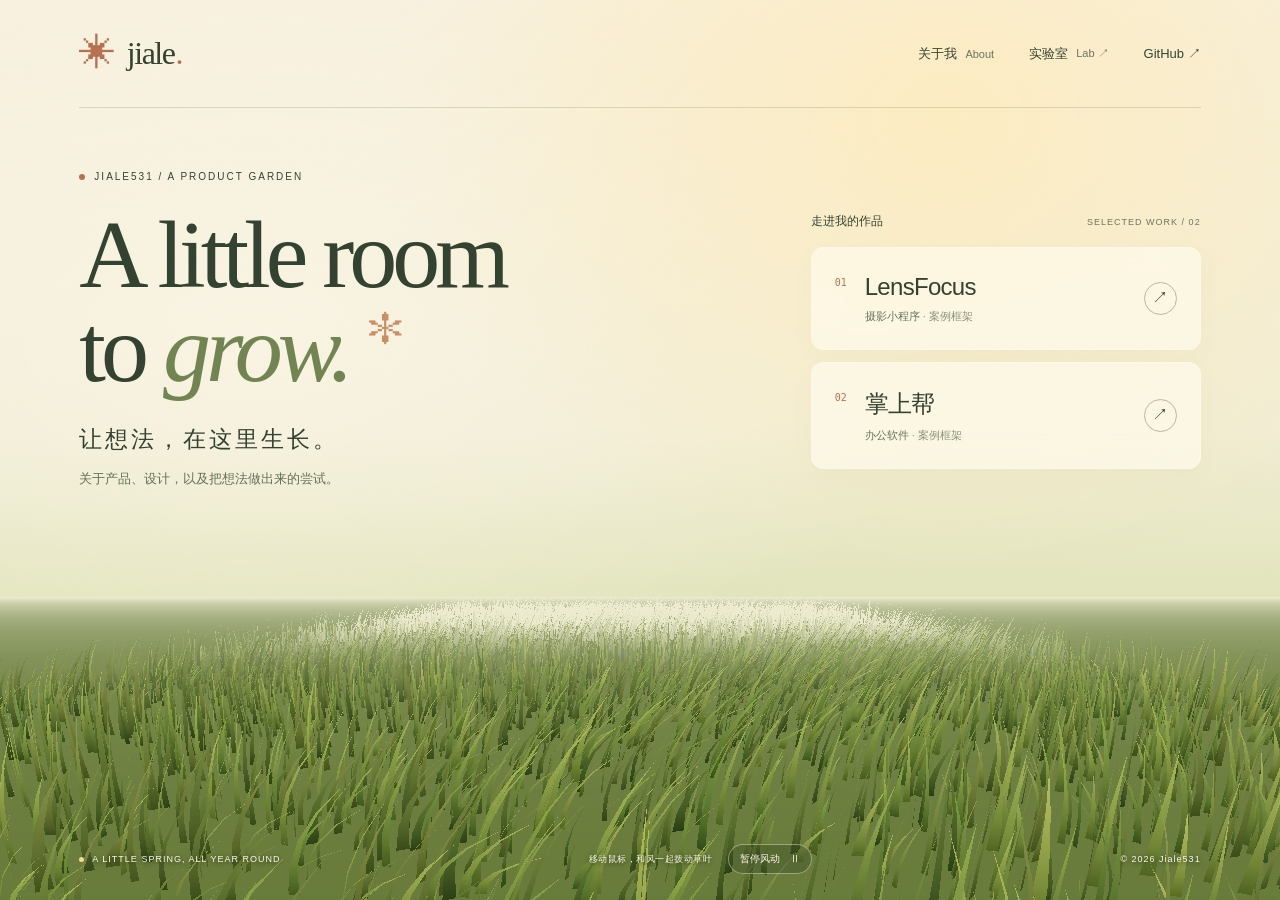
==== commit 7003368f: "Create spring landing with interactive WebGL meadow" ====
--- a/index.html
+++ b/index.html
@@ -1,2 +1,9 @@
 <!doctype html>
-<html lang="zh-CN"><head><meta charset="utf-8"><meta name="viewport" content="width=device-width,initial-scale=1"><meta name="description" content="Jiale531 的产品作品集：LensFocus 摄影小程序、掌上帮办公软件与产品思考实验。"><title>Product Manager Portfolio — Jiale531</title><link rel="stylesheet" href="styles.css"><script defer src="app.js"></script></head><body data-page="home"><a class="skip" href="#main">跳到主要内容</a><header class="site-header wrap"><a class="brand" href="./" aria-label="Jiale531 首页"><span class="brand-mark">j<span>.</span></span>JIALE531<span class="brand-descriptor">PRODUCT / DESIGN / BUILD</span></a><button class="menu-toggle" type="button" aria-expanded="false" aria-controls="primary-nav" hidden>菜单 <span>＋</span></button><nav class="primary-nav" id="primary-nav" aria-label="主导航"><a href="./" aria-current="page">Home</a><a href="lensfocus.html">LensFocus</a><a href="zhangshangbang.html">掌上帮</a><a href="about.html">About</a><a href="lab.html">Lab</a><a class="github-nav" href="https://github.com/Jiale531">GitHub <span aria-hidden="true">↗</span></a></nav></header><main id="main"><section class="hero wrap"><div class="hero-copy"><p class="eyebrow"><span class="blue-dot"></span> AI PRODUCT MANAGER & BUILDER / 探索中</p><h1>From user problems<br>to <span class="hero-emphasis">working products.</span></h1><p class="hero-description">I turn user needs into clear product solutions through structured thinking, thoughtful design, and hands-on execution.</p><div class="hero-actions"><a class="button" href="lensfocus.html">Explore Projects <span>↗</span></a><a class="button button-plain" href="lab.html">Product Thinking Lab <span>↗</span></a></div></div><aside class="hero-index" aria-label="项目索引"><div class="index-heading"><span>IN THE STUDIO</span><span>02 PROJECTS</span></div><a href="lensfocus.html"><span>01 / PHOTOGRAPHY MINI PROGRAM</span><strong>LensFocus <b>↗</b></strong><small>摄影小程序</small></a><a href="zhangshangbang.html"><span>02 / OFFICE SOFTWARE</span><strong>掌上帮 <b>↗</b></strong><small>办公软件</small></a></aside></section><section class="section wrap" id="projects" aria-labelledby="projects-heading"><div class="section-heading"><div><p class="eyebrow">SELECTED WORK / 02</p><h2 id="projects-heading">Selected projects</h2></div><p class="section-aside">点击进入案例 · 真实图稿与详细证据待补充</p></div><div class="project-grid"><article class="project-showcase lens-card"><div class="project-image"><figure class="media-figure "><button class="media-open" type="button" data-media-src="assets/placeholder-mobile.svg" data-media-title="小程序代表界面" data-media-caption="真实产品截图待补充；当前为明确标记的占位图。" aria-label="放大预览：LensFocus · 小程序代表界面"><img src="assets/placeholder-mobile.svg" alt="LensFocus 小程序截图占位，非真实产品界面" width="720" height="960" loading="lazy" decoding="async"><span class="media-state">素材待补充 / PLACEHOLDER</span><span class="expand-icon" aria-hidden="true">↗</span></button><figcaption><strong>小程序代表界面</strong><span>真实产品截图待补充；当前为明确标记的占位图。</span></figcaption></figure></div><div class="project-card-body"><p class="eyebrow">01 / SELECTED PROJECT</p><div class="project-title-row"><h3><a href="lensfocus.html">LensFocus</a></h3><span class="status">项目状态：待补充</span></div><p>一个摄影小程序项目，从用户需求到产品体验的实践。</p><ul class="tags"><li>摄影小程序</li><li>案例资料待补充</li></ul><a class="case-link" href="lensfocus.html">View Case Study <span>↗</span></a></div></article><article class="project-showcase office-card"><div class="project-image"><figure class="media-figure "><button class="media-open" type="button" data-media-src="assets/placeholder-desktop.svg" data-media-title="办公软件代表界面" data-media-caption="真实产品截图待补充；不假设具体办公功能。" aria-label="放大预览：掌上帮 · 办公软件代表界面"><img src="assets/placeholder-desktop.svg" alt="掌上帮办公软件截图占位，非真实产品界面" width="1440" height="900" loading="lazy" decoding="async"><span class="media-state">素材待补充 / PLACEHOLDER</span><span class="expand-icon" aria-hidden="true">↗</span></button><figcaption><strong>办公软件代表界面</strong><span>真实产品截图待补充；不假设具体办公功能。</span></figcaption></figure></div><div class="project-card-body"><p class="eyebrow">02 / SELECTED PROJECT</p><div class="project-title-row"><h3><a href="zhangshangbang.html">掌上帮</a></h3><span class="status">项目状态：待补充</span></div><p>一个办公软件项目，围绕产品结构与业务流程展开。</p><ul class="tags"><li>办公软件</li><li>案例资料待补充</li></ul><a class="case-link" href="zhangshangbang.html">View Case Study <span>↗</span></a></div></article></div></section></main><footer class="site-footer wrap"><a class="footer-brand" href="./">JIALE531<span>PRODUCT THINKING. HANDS-ON MAKING.</span></a><div><a href="https://github.com/Jiale531">GitHub ↗</a><span>© 2026 Jiale531</span><a href="#main">Back to top ↑</a></div></footer><dialog id="media-dialog" aria-labelledby="media-title" aria-describedby="media-description"><div class="dialog-toolbar"><div><p class="eyebrow">MEDIA VIEWER</p><h2 id="media-title">图片预览</h2></div><button type="button" class="icon-button" id="close-media" aria-label="关闭图片预览">关闭 ×</button></div><p id="media-description"></p><div class="zoom-toolbar" role="group" aria-label="图片缩放"><button type="button" id="zoom-out" aria-label="缩小图片">−</button><output id="zoom-level" aria-live="polite">100%</output><button type="button" id="zoom-in" aria-label="放大图片">＋</button><button type="button" id="zoom-reset">适应窗口</button></div><div class="dialog-stage" tabindex="0" aria-label="图片画布，可滚动查看放大后的内容"><img id="media-image" alt=""></div><p class="viewer-hint">Escape 关闭 · 放大后可滚动查看 · 原始比例显示</p></dialog></body></html>
+<html lang="zh-CN"><head><meta charset="utf-8"><meta name="viewport" content="width=device-width,initial-scale=1"><meta name="theme-color" content="#f5efdb"><meta name="description" content="Jiale531 的春日产品花园。探索 LensFocus、掌上帮与产品思考实验。"><title>Jiale531 — A little room to grow</title><link rel="stylesheet" href="meadow.css"><script defer src="meadow.js"></script></head>
+<body data-page="home"><a class="skip" href="#main">跳到主要内容</a>
+<div class="spring-light" aria-hidden="true"></div><canvas id="meadow" aria-hidden="true"></canvas><div class="grass-fallback" aria-hidden="true"></div>
+<div class="landing"><header class="home-header"><a class="wordmark" href="./" aria-label="Jiale531 首页" aria-current="page"><span class="flower" aria-hidden="true">✳</span> jiale<span class="wordmark-dot">.</span></a><nav aria-label="主导航"><a href="about.html">关于我 <span>About</span></a><a href="lab.html">实验室 <span>Lab ↗</span></a><a href="https://github.com/Jiale531" aria-label="Jiale531 的 GitHub">GitHub ↗</a></nav></header>
+<main id="main"><section class="intro" aria-labelledby="home-title"><p class="eyebrow"><span></span> JIALE531 / A PRODUCT GARDEN</p><h1 id="home-title">A little room<br>to <em>grow.</em><span class="title-flower" aria-hidden="true">✻</span></h1><p class="intro-cn">让想法，在这里生长。</p><p class="intro-description">关于产品、设计，以及把想法做出来的尝试。</p><a class="about-link" href="about.html">认识我 <span aria-hidden="true">↗</span></a></section>
+<section class="project-gate" id="projects" aria-labelledby="projects-heading"><div class="gate-heading"><h2 id="projects-heading">走进我的作品</h2><span>SELECTED WORK / 02</span></div><a class="project-door" href="lensfocus.html"><span class="project-number">01</span><div><h3>LensFocus</h3><p>摄影小程序 <span>· 案例框架</span></p></div><span class="door-arrow" aria-hidden="true">↗</span></a><a class="project-door" href="zhangshangbang.html"><span class="project-number">02</span><div><h3>掌上帮</h3><p>办公软件 <span>· 案例框架</span></p></div><span class="door-arrow" aria-hidden="true">↗</span></a><p class="gate-note">每一个想法，都有自己的生长过程。</p></section></main>
+<footer class="home-footer"><span class="season"><i aria-hidden="true"></i> A LITTLE SPRING, ALL YEAR ROUND</span><div class="scene-controls"><span id="scene-hint">移动鼠标，和风一起拨动草叶</span><button id="motion-toggle" type="button" aria-pressed="false" hidden>暂停风动 <span aria-hidden="true">Ⅱ</span></button></div><span class="copyright">© 2026 Jiale531</span></footer></div>
+<noscript><p class="fallback-note">草坪交互需要 JavaScript；所有页面链接可正常访问。</p></noscript></body></html>
--- a/meadow.css
+++ b/meadow.css
@@ -0,0 +1,5 @@
+@charset "UTF-8";
+:root{color-scheme:light;--ink:#344331;--muted:#6c755f;--paper:#f7f1df;--accent:#b87150;--line:rgba(74,90,48,.18)}
+*{box-sizing:border-box}html{min-height:100%;background:var(--paper)}body{margin:0;color:var(--ink);font-family:Inter,"Segoe UI","PingFang SC","Microsoft YaHei",sans-serif;background:linear-gradient(180deg,#f8f1df 0%,#f1edd5 48%,#d8dfac 78%,#93a25c 100%);min-height:100svh}a{color:inherit;text-decoration:none}button{font:inherit}a,button{-webkit-tap-highlight-color:transparent}a:focus-visible,button:focus-visible{outline:3px solid #ad6443;outline-offset:6px}.skip{position:fixed;top:-70px;left:20px;z-index:20;padding:12px;background:#fff9ea}.skip:focus{top:15px}.spring-light{position:fixed;inset:0;pointer-events:none;background:radial-gradient(ellipse at 74% 13%,#ffe9b3a6,transparent 42%),radial-gradient(ellipse at 20% 38%,#fff9ee80,transparent 48%)}#meadow{position:fixed;inset:0;width:100%;height:100%;pointer-events:none;opacity:0;transition:opacity .8s}body.webgl-ready #meadow{opacity:1}.landing{position:relative;z-index:1;min-height:680px;height:100svh;display:flex;flex-direction:column;max-width:1720px;margin:auto;padding:0 6.2%}.home-header{display:flex;align-items:center;justify-content:space-between;min-height:108px;border-bottom:1px solid var(--line);flex-shrink:0}.wordmark{font-family:Georgia,serif;font-size:32px;letter-spacing:-1.5px;display:flex;align-items:center;gap:12px}.flower{color:var(--accent);font-size:37px;font-weight:normal;line-height:1}.wordmark-dot{color:var(--accent);margin-left:-11px}.home-header nav{display:flex;align-items:center;gap:35px;font-size:13px;font-weight:500}.home-header nav a{display:flex;gap:8px;align-items:center;padding:12px 0}.home-header nav a span{color:var(--muted);font-size:11px}.home-header nav a:hover,.about-link:hover{color:var(--accent)}main{flex:1;display:grid;grid-template-columns:1.3fr 1fr;gap:8%;align-items:start;padding-top:clamp(40px,7vh,95px)}.eyebrow{font-size:10px;letter-spacing:2px;display:flex;align-items:center;gap:9px;margin:0 0 26px}.eyebrow>span{height:6px;width:6px;background:var(--accent);border-radius:50%}h1{font-family:Georgia,"Times New Roman",serif;font-size:clamp(70px,7.5vw,118px);font-weight:400;line-height:.98;letter-spacing:-5px;margin:0;position:relative;width:max-content}h1 em{font-weight:400;color:#718451}.title-flower{font-size:.36em;vertical-align:top;color:#c88e64;display:inline-block;margin:12px 0 0 20px}.intro-cn{font-size:23px;letter-spacing:3px;margin:28px 0 12px}.intro-description{font-size:13px;color:#637157;line-height:1.9;margin:0}.about-link{font-size:12px;display:inline-flex;gap:25px;margin-top:22px;padding:8px 0;border-bottom:1px solid #91a079}.project-gate{margin-top:42px;max-width:390px;width:100%;justify-self:end}.gate-heading{display:flex;justify-content:space-between;align-items:center;margin-bottom:17px}.gate-heading h2{font-size:12px;font-weight:500;margin:0}.gate-heading>span{font-size:9px;letter-spacing:1px;color:var(--muted)}.project-door{display:flex;align-items:center;gap:18px;padding:25px 23px;background:rgba(255,252,238,.66);border:1px solid #fff7e9;border-radius:12px;margin:0 0 12px;backdrop-filter:blur(14px);box-shadow:0 6px 24px #69733b08;transition:transform .25s,background .25s,box-shadow .25s}.project-door:hover{transform:translateY(-4px);background:rgba(255,252,238,.94);box-shadow:0 12px 30px #5b652217}.project-number{font-size:10px;align-self:start;padding-top:4px;color:var(--accent);font-family:monospace}.project-door h3{font-size:24px;letter-spacing:-.7px;margin:0 0 8px;font-weight:500}.project-door p{font-size:11px;color:#68745b;margin:0}.project-door p span{color:#8b917a}.door-arrow{margin-left:auto;border-radius:50%;border:1px solid #b2ba9b;height:33px;width:33px;display:grid;place-items:center}.gate-note{font-size:11px;color:#67734f;letter-spacing:1px;margin:20px 0}.home-footer{display:flex;align-items:center;justify-content:space-between;gap:15px;font-size:9px;letter-spacing:1px;padding:26px 0;color:#fdf9e9;text-shadow:0 1px 5px #24360d;flex-shrink:0}.season{display:flex;align-items:center;gap:8px}.season i{width:5px;height:5px;background:#f7d79a;border-radius:50%}.scene-controls{display:flex;align-items:center;gap:16px;letter-spacing:.5px}.scene-controls button{border:1px solid #fff7d66b;background:#33472655;color:#fff8e7;padding:7px 11px;border-radius:20px;font-size:10px;cursor:pointer;text-shadow:none}.scene-controls button:hover{background:#334726a0}.scene-controls button[hidden]{display:none}.scene-controls button span{margin-left:7px}.grass-fallback{position:fixed;inset:55% 0 0;pointer-events:none;opacity:.8;background:repeating-conic-gradient(from -6deg at 50% 100%,transparent 0deg 6deg,#728e49 7deg 10deg,transparent 11deg 20deg);background-size:42px 100%;mask-image:linear-gradient(transparent,#000)}.webgl-ready .grass-fallback{display:none}.fallback-note{position:fixed;bottom:62px;left:6%;font-size:11px;background:#fff9df;padding:10px;border-radius:8px;z-index:3}
+.about-link,.gate-note{display:none}
+@media(min-width:1600px){main{padding-top:10vh}.project-gate{margin-top:58px}}@media(max-width:900px){.landing{padding:0 6%;min-height:680px}.home-header{min-height:90px}.home-header nav{gap:22px}main{gap:5%;grid-template-columns:1.1fr 1fr;padding-top:65px}h1{font-size:78px}.project-door{padding:21px 16px;gap:12px}.project-door h3{font-size:22px}.scene-controls #scene-hint{display:none}.intro-cn{font-size:20px}.copyright{display:none}}@media(max-width:600px){.landing{min-height:610px;padding:0 7%;height:100svh}.home-header{min-height:77px}.wordmark{font-size:29px;gap:9px}.flower{font-size:31px}.home-header nav{gap:19px;font-size:12px}.home-header nav a span,.home-header nav a:last-child{display:none}main{display:block;padding-top:30px;position:relative}.eyebrow{font-size:8px;letter-spacing:1.5px;margin-bottom:18px}h1{font-size:clamp(62px,17vw,81px);letter-spacing:-3px;line-height:.94}.title-flower{margin:8px 0 0 14px}.intro-cn{font-size:18px;margin:21px 0 8px;letter-spacing:2px}.intro-description{font-size:11px}.project-gate{margin-top:28px;max-width:none}.gate-heading{margin-bottom:10px}.gate-heading h2{font-size:11px}.gate-heading>span{font-size:8px}.project-door{padding:15px 18px;margin-bottom:8px;border-radius:10px;gap:15px}.project-door h3{font-size:20px;margin-bottom:4px}.project-door p{font-size:10px}.door-arrow{height:29px;width:29px}.home-footer{font-size:7px;letter-spacing:.5px;padding:17px 0;gap:8px}.scene-controls button{font-size:9px;padding:7px 9px}.home-footer .season{gap:5px}}@media(prefers-reduced-motion:reduce){*{transition:none!important;scroll-behavior:auto!important}}@media(max-height:700px) and (min-width:601px){.landing{min-height:600px}.home-header{min-height:80px}main{padding-top:30px}h1{font-size:80px}.project-gate{margin-top:20px}.intro-cn{margin-top:18px}}
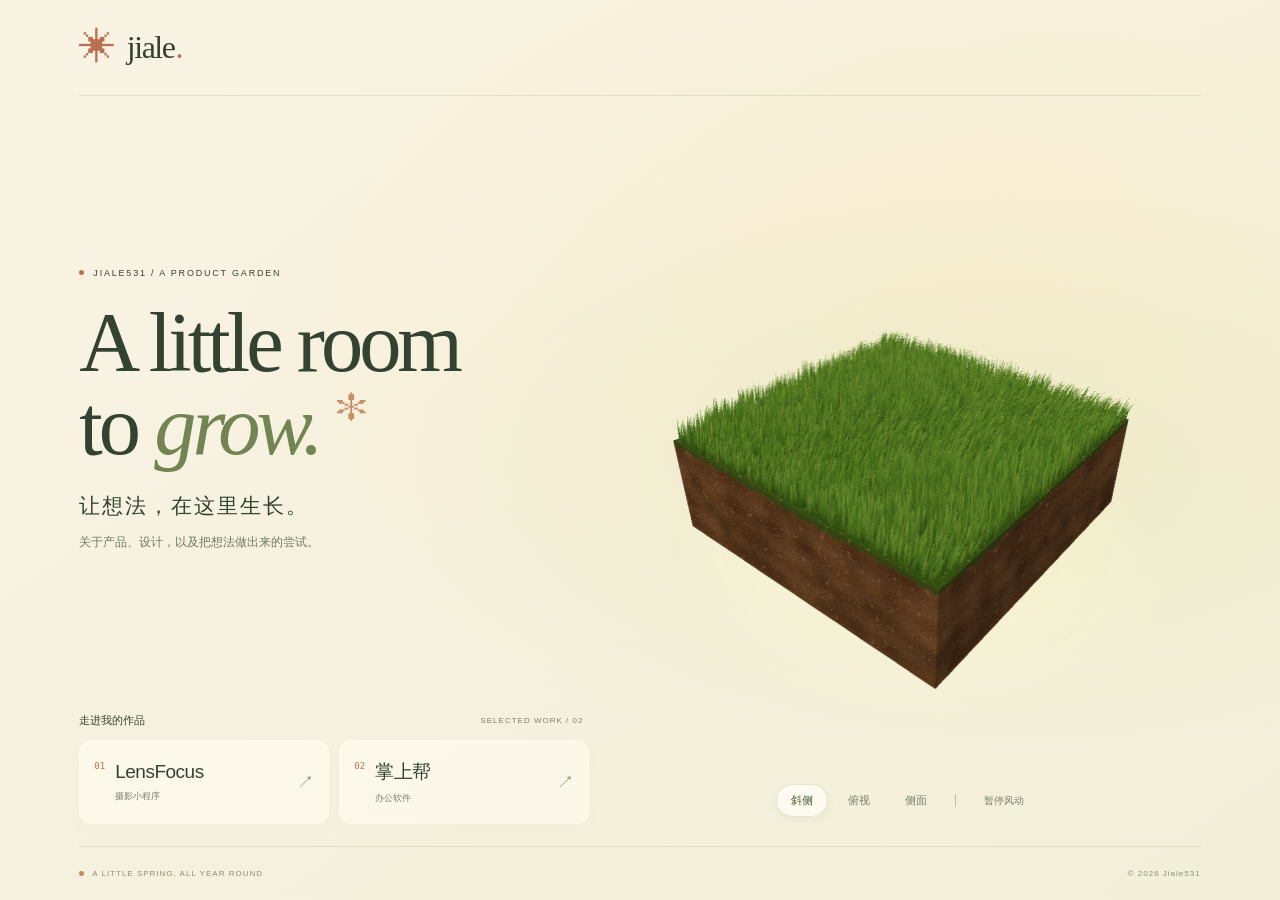
==== commit 6bba53c8: "Add dense grass soil block with orbit camera and simplify landing" ====
--- a/index.html
+++ b/index.html
@@ -1,9 +1,8 @@
 <!doctype html>
-<html lang="zh-CN"><head><meta charset="utf-8"><meta name="viewport" content="width=device-width,initial-scale=1"><meta name="theme-color" content="#f5efdb"><meta name="description" content="Jiale531 的春日产品花园。探索 LensFocus、掌上帮与产品思考实验。"><title>Jiale531 — A little room to grow</title><link rel="stylesheet" href="meadow.css"><script defer src="meadow.js"></script></head>
-<body data-page="home"><a class="skip" href="#main">跳到主要内容</a>
-<div class="spring-light" aria-hidden="true"></div><canvas id="meadow" aria-hidden="true"></canvas><div class="grass-fallback" aria-hidden="true"></div>
-<div class="landing"><header class="home-header"><a class="wordmark" href="./" aria-label="Jiale531 首页" aria-current="page"><span class="flower" aria-hidden="true">✳</span> jiale<span class="wordmark-dot">.</span></a><nav aria-label="主导航"><a href="about.html">关于我 <span>About</span></a><a href="lab.html">实验室 <span>Lab ↗</span></a><a href="https://github.com/Jiale531" aria-label="Jiale531 的 GitHub">GitHub ↗</a></nav></header>
-<main id="main"><section class="intro" aria-labelledby="home-title"><p class="eyebrow"><span></span> JIALE531 / A PRODUCT GARDEN</p><h1 id="home-title">A little room<br>to <em>grow.</em><span class="title-flower" aria-hidden="true">✻</span></h1><p class="intro-cn">让想法，在这里生长。</p><p class="intro-description">关于产品、设计，以及把想法做出来的尝试。</p><a class="about-link" href="about.html">认识我 <span aria-hidden="true">↗</span></a></section>
-<section class="project-gate" id="projects" aria-labelledby="projects-heading"><div class="gate-heading"><h2 id="projects-heading">走进我的作品</h2><span>SELECTED WORK / 02</span></div><a class="project-door" href="lensfocus.html"><span class="project-number">01</span><div><h3>LensFocus</h3><p>摄影小程序 <span>· 案例框架</span></p></div><span class="door-arrow" aria-hidden="true">↗</span></a><a class="project-door" href="zhangshangbang.html"><span class="project-number">02</span><div><h3>掌上帮</h3><p>办公软件 <span>· 案例框架</span></p></div><span class="door-arrow" aria-hidden="true">↗</span></a><p class="gate-note">每一个想法，都有自己的生长过程。</p></section></main>
-<footer class="home-footer"><span class="season"><i aria-hidden="true"></i> A LITTLE SPRING, ALL YEAR ROUND</span><div class="scene-controls"><span id="scene-hint">移动鼠标，和风一起拨动草叶</span><button id="motion-toggle" type="button" aria-pressed="false" hidden>暂停风动 <span aria-hidden="true">Ⅱ</span></button></div><span class="copyright">© 2026 Jiale531</span></footer></div>
-<noscript><p class="fallback-note">草坪交互需要 JavaScript；所有页面链接可正常访问。</p></noscript></body></html>+<html lang="zh-CN"><head><meta charset="utf-8"><meta name="viewport" content="width=device-width,initial-scale=1"><meta name="theme-color" content="#f5efdb"><meta name="description" content="Jiale531 的春日产品花园。探索 LensFocus 与掌上帮。"><title>Jiale531 — A little room to grow</title><link rel="stylesheet" href="meadow.css"><script defer src="meadow.js"></script></head>
+<body data-page="home"><a class="skip" href="#main">跳到主要内容</a><div class="spring-light" aria-hidden="true"></div>
+<div class="landing"><header class="home-header"><a class="wordmark" href="./" aria-label="Jiale531 首页" aria-current="page"><span class="flower" aria-hidden="true">✳</span> jiale<span class="wordmark-dot">.</span></a></header>
+<main id="main"><section class="intro" aria-labelledby="home-title"><p class="eyebrow"><span></span> JIALE531 / A PRODUCT GARDEN</p><h1 id="home-title">A little room<br>to <em>grow.</em><span class="title-flower" aria-hidden="true">✻</span></h1><p class="intro-cn">让想法，在这里生长。</p><p class="intro-description">关于产品、设计，以及把想法做出来的尝试。</p></section>
+<section class="meadow-scene" aria-label="可切换视角的三维草坪与土壤方块"><div class="scene-stage" id="scene-stage"><canvas id="meadow" aria-label="三维草坪，可拖动旋转；也可使用下方视角按钮" role="img"></canvas><div class="grass-fallback" aria-hidden="true"><div></div></div></div><div class="view-controls" role="group" aria-label="草坪视角"><button type="button" data-view="perspective" aria-pressed="true">斜侧</button><button type="button" data-view="top" aria-pressed="false">俯视</button><button type="button" data-view="side" aria-pressed="false">侧面</button><span class="control-divider" aria-hidden="true"></span><button id="motion-toggle" type="button" aria-pressed="false" hidden>暂停风动</button></div></section>
+<section class="project-gate" id="projects" aria-labelledby="projects-heading"><div class="gate-heading"><h2 id="projects-heading">走进我的作品</h2><span>SELECTED WORK / 02</span></div><div class="project-list"><a class="project-door" href="lensfocus.html"><span class="project-number">01</span><div><h3>LensFocus</h3><p>摄影小程序 <span>· 案例框架</span></p></div><span class="door-arrow" aria-hidden="true">↗</span></a><a class="project-door" href="zhangshangbang.html"><span class="project-number">02</span><div><h3>掌上帮</h3><p>办公软件 <span>· 案例框架</span></p></div><span class="door-arrow" aria-hidden="true">↗</span></a></div></section></main>
+<footer class="home-footer"><span class="season"><i aria-hidden="true"></i> A LITTLE SPRING, ALL YEAR ROUND</span><span>© 2026 Jiale531</span></footer></div><noscript><p class="fallback-note">三维场景需要 JavaScript；项目链接可正常访问。</p></noscript></body></html>
--- a/meadow.css
+++ b/meadow.css
@@ -1,5 +1,3 @@
 @charset "UTF-8";
-:root{color-scheme:light;--ink:#344331;--muted:#6c755f;--paper:#f7f1df;--accent:#b87150;--line:rgba(74,90,48,.18)}
-*{box-sizing:border-box}html{min-height:100%;background:var(--paper)}body{margin:0;color:var(--ink);font-family:Inter,"Segoe UI","PingFang SC","Microsoft YaHei",sans-serif;background:linear-gradient(180deg,#f8f1df 0%,#f1edd5 48%,#d8dfac 78%,#93a25c 100%);min-height:100svh}a{color:inherit;text-decoration:none}button{font:inherit}a,button{-webkit-tap-highlight-color:transparent}a:focus-visible,button:focus-visible{outline:3px solid #ad6443;outline-offset:6px}.skip{position:fixed;top:-70px;left:20px;z-index:20;padding:12px;background:#fff9ea}.skip:focus{top:15px}.spring-light{position:fixed;inset:0;pointer-events:none;background:radial-gradient(ellipse at 74% 13%,#ffe9b3a6,transparent 42%),radial-gradient(ellipse at 20% 38%,#fff9ee80,transparent 48%)}#meadow{position:fixed;inset:0;width:100%;height:100%;pointer-events:none;opacity:0;transition:opacity .8s}body.webgl-ready #meadow{opacity:1}.landing{position:relative;z-index:1;min-height:680px;height:100svh;display:flex;flex-direction:column;max-width:1720px;margin:auto;padding:0 6.2%}.home-header{display:flex;align-items:center;justify-content:space-between;min-height:108px;border-bottom:1px solid var(--line);flex-shrink:0}.wordmark{font-family:Georgia,serif;font-size:32px;letter-spacing:-1.5px;display:flex;align-items:center;gap:12px}.flower{color:var(--accent);font-size:37px;font-weight:normal;line-height:1}.wordmark-dot{color:var(--accent);margin-left:-11px}.home-header nav{display:flex;align-items:center;gap:35px;font-size:13px;font-weight:500}.home-header nav a{display:flex;gap:8px;align-items:center;padding:12px 0}.home-header nav a span{color:var(--muted);font-size:11px}.home-header nav a:hover,.about-link:hover{color:var(--accent)}main{flex:1;display:grid;grid-template-columns:1.3fr 1fr;gap:8%;align-items:start;padding-top:clamp(40px,7vh,95px)}.eyebrow{font-size:10px;letter-spacing:2px;display:flex;align-items:center;gap:9px;margin:0 0 26px}.eyebrow>span{height:6px;width:6px;background:var(--accent);border-radius:50%}h1{font-family:Georgia,"Times New Roman",serif;font-size:clamp(70px,7.5vw,118px);font-weight:400;line-height:.98;letter-spacing:-5px;margin:0;position:relative;width:max-content}h1 em{font-weight:400;color:#718451}.title-flower{font-size:.36em;vertical-align:top;color:#c88e64;display:inline-block;margin:12px 0 0 20px}.intro-cn{font-size:23px;letter-spacing:3px;margin:28px 0 12px}.intro-description{font-size:13px;color:#637157;line-height:1.9;margin:0}.about-link{font-size:12px;display:inline-flex;gap:25px;margin-top:22px;padding:8px 0;border-bottom:1px solid #91a079}.project-gate{margin-top:42px;max-width:390px;width:100%;justify-self:end}.gate-heading{display:flex;justify-content:space-between;align-items:center;margin-bottom:17px}.gate-heading h2{font-size:12px;font-weight:500;margin:0}.gate-heading>span{font-size:9px;letter-spacing:1px;color:var(--muted)}.project-door{display:flex;align-items:center;gap:18px;padding:25px 23px;background:rgba(255,252,238,.66);border:1px solid #fff7e9;border-radius:12px;margin:0 0 12px;backdrop-filter:blur(14px);box-shadow:0 6px 24px #69733b08;transition:transform .25s,background .25s,box-shadow .25s}.project-door:hover{transform:translateY(-4px);background:rgba(255,252,238,.94);box-shadow:0 12px 30px #5b652217}.project-number{font-size:10px;align-self:start;padding-top:4px;color:var(--accent);font-family:monospace}.project-door h3{font-size:24px;letter-spacing:-.7px;margin:0 0 8px;font-weight:500}.project-door p{font-size:11px;color:#68745b;margin:0}.project-door p span{color:#8b917a}.door-arrow{margin-left:auto;border-radius:50%;border:1px solid #b2ba9b;height:33px;width:33px;display:grid;place-items:center}.gate-note{font-size:11px;color:#67734f;letter-spacing:1px;margin:20px 0}.home-footer{display:flex;align-items:center;justify-content:space-between;gap:15px;font-size:9px;letter-spacing:1px;padding:26px 0;color:#fdf9e9;text-shadow:0 1px 5px #24360d;flex-shrink:0}.season{display:flex;align-items:center;gap:8px}.season i{width:5px;height:5px;background:#f7d79a;border-radius:50%}.scene-controls{display:flex;align-items:center;gap:16px;letter-spacing:.5px}.scene-controls button{border:1px solid #fff7d66b;background:#33472655;color:#fff8e7;padding:7px 11px;border-radius:20px;font-size:10px;cursor:pointer;text-shadow:none}.scene-controls button:hover{background:#334726a0}.scene-controls button[hidden]{display:none}.scene-controls button span{margin-left:7px}.grass-fallback{position:fixed;inset:55% 0 0;pointer-events:none;opacity:.8;background:repeating-conic-gradient(from -6deg at 50% 100%,transparent 0deg 6deg,#728e49 7deg 10deg,transparent 11deg 20deg);background-size:42px 100%;mask-image:linear-gradient(transparent,#000)}.webgl-ready .grass-fallback{display:none}.fallback-note{position:fixed;bottom:62px;left:6%;font-size:11px;background:#fff9df;padding:10px;border-radius:8px;z-index:3}
-.about-link,.gate-note{display:none}
-@media(min-width:1600px){main{padding-top:10vh}.project-gate{margin-top:58px}}@media(max-width:900px){.landing{padding:0 6%;min-height:680px}.home-header{min-height:90px}.home-header nav{gap:22px}main{gap:5%;grid-template-columns:1.1fr 1fr;padding-top:65px}h1{font-size:78px}.project-door{padding:21px 16px;gap:12px}.project-door h3{font-size:22px}.scene-controls #scene-hint{display:none}.intro-cn{font-size:20px}.copyright{display:none}}@media(max-width:600px){.landing{min-height:610px;padding:0 7%;height:100svh}.home-header{min-height:77px}.wordmark{font-size:29px;gap:9px}.flower{font-size:31px}.home-header nav{gap:19px;font-size:12px}.home-header nav a span,.home-header nav a:last-child{display:none}main{display:block;padding-top:30px;position:relative}.eyebrow{font-size:8px;letter-spacing:1.5px;margin-bottom:18px}h1{font-size:clamp(62px,17vw,81px);letter-spacing:-3px;line-height:.94}.title-flower{margin:8px 0 0 14px}.intro-cn{font-size:18px;margin:21px 0 8px;letter-spacing:2px}.intro-description{font-size:11px}.project-gate{margin-top:28px;max-width:none}.gate-heading{margin-bottom:10px}.gate-heading h2{font-size:11px}.gate-heading>span{font-size:8px}.project-door{padding:15px 18px;margin-bottom:8px;border-radius:10px;gap:15px}.project-door h3{font-size:20px;margin-bottom:4px}.project-door p{font-size:10px}.door-arrow{height:29px;width:29px}.home-footer{font-size:7px;letter-spacing:.5px;padding:17px 0;gap:8px}.scene-controls button{font-size:9px;padding:7px 9px}.home-footer .season{gap:5px}}@media(prefers-reduced-motion:reduce){*{transition:none!important;scroll-behavior:auto!important}}@media(max-height:700px) and (min-width:601px){.landing{min-height:600px}.home-header{min-height:80px}main{padding-top:30px}h1{font-size:80px}.project-gate{margin-top:20px}.intro-cn{margin-top:18px}}
+:root{color-scheme:light;--ink:#344331;--muted:#78816a;--paper:#f7f1df;--accent:#b87150;--line:#64794a26}*{box-sizing:border-box}html{min-height:100%;background:var(--paper)}body{margin:0;color:var(--ink);font-family:Inter,"Segoe UI","PingFang SC","Microsoft YaHei",sans-serif;background:radial-gradient(ellipse at 77% 35%,#fce9bd70,transparent 55%),linear-gradient(145deg,#f9f3e4,#f2efd9);min-height:100svh}a{color:inherit;text-decoration:none}button{font:inherit}a,button{-webkit-tap-highlight-color:transparent}a:focus-visible,button:focus-visible{outline:3px solid var(--accent);outline-offset:5px}.skip{position:fixed;top:-70px;left:20px;z-index:20;padding:12px;background:#fff9ea}.skip:focus{top:15px}.spring-light{position:fixed;inset:0;pointer-events:none;background:radial-gradient(ellipse at 76% 52%,#e0e6ba70,transparent 42%)}.landing{position:relative;min-height:660px;height:100svh;display:flex;flex-direction:column;max-width:1720px;margin:auto;padding:0 6.2%}.home-header{display:flex;align-items:center;justify-content:space-between;min-height:96px;border-bottom:1px solid var(--line);flex-shrink:0}.wordmark{font-family:Georgia,serif;font-size:32px;letter-spacing:-1.5px;display:flex;align-items:center;gap:12px}.flower{color:var(--accent);font-size:37px;line-height:1}.wordmark-dot{color:var(--accent);margin-left:-11px}.header-note{font-size:9px;letter-spacing:1.5px;color:var(--muted)}main{flex:1;min-height:0;display:grid;grid-template-columns:1fr 1.12fr;grid-template-rows:1fr auto;column-gap:1%;padding:clamp(22px,5vh,64px) 0 22px;align-items:center}.intro{grid-column:1;grid-row:1;align-self:center}.eyebrow{font-size:9px;letter-spacing:1.8px;display:flex;align-items:center;gap:9px;margin:0 0 24px}.eyebrow>span{height:5px;width:5px;background:var(--accent);border-radius:50%}h1{font-family:Georgia,"Times New Roman",serif;font-size:clamp(62px,6.6vw,106px);font-weight:400;line-height:.98;letter-spacing:-4px;margin:0;width:max-content}h1 em{font-weight:400;color:#718451}.title-flower{font-size:.36em;vertical-align:top;color:#c88e64;display:inline-block;margin:10px 0 0 17px}.intro-cn{font-size:21px;letter-spacing:2px;margin:25px 0 11px}.intro-description{font-size:12px;color:#6e795f;line-height:1.9;margin:0}.meadow-scene{grid-column:2;grid-row:1/3;align-self:stretch;display:flex;flex-direction:column;min-width:0;position:relative}.scene-stage{position:relative;flex:1;min-height:330px;isolation:isolate}#meadow{position:absolute;inset:0;width:100%;height:100%;opacity:0;transition:opacity .4s;cursor:grab;touch-action:none;user-select:none}#meadow:active{cursor:grabbing}.webgl-ready #meadow{opacity:1}.view-controls{display:flex;align-items:center;justify-content:center;gap:5px;position:relative;padding:9px 0 7px;flex-shrink:0}.view-controls button{border:1px solid transparent;background:transparent;color:#778264;border-radius:22px;padding:8px 14px;font-size:11px;cursor:pointer;transition:background .2s,color .2s}.view-controls button:hover{background:#ffffff80;color:var(--ink)}.view-controls [data-view][aria-pressed=true]{background:#fffaf0;border-color:#e1e3cb;color:#415735;box-shadow:0 3px 10px #526a3210}.view-controls button:disabled{opacity:.4;cursor:default}.control-divider{height:13px;width:1px;background:#bcc3a3;margin:0 8px}.view-controls #motion-toggle{font-size:10px}.view-controls [hidden]{display:none}.project-gate{grid-column:1;grid-row:2;width:100%;max-width:510px;margin-top:32px}.gate-heading{display:flex;justify-content:space-between;align-items:center;margin-bottom:12px;padding-right:6px}.gate-heading h2{font-size:11px;font-weight:500;margin:0}.gate-heading>span{font-size:8px;letter-spacing:1px;color:var(--muted)}.project-list{display:grid;grid-template-columns:1fr 1fr;gap:10px}.project-door{display:flex;align-items:center;gap:10px;padding:18px 14px;background:#fffcf0a8;border:1px solid #fff9e9;border-radius:12px;box-shadow:0 6px 24px #69733b05;transition:transform .25s,background .25s,box-shadow .25s}.project-door:hover{transform:translateY(-4px);background:#fffdf5;box-shadow:0 12px 30px #5b652217}.project-number{font-size:9px;color:var(--accent);font-family:monospace;align-self:start;padding-top:2px}.project-door h3{font-size:19px;letter-spacing:-.5px;margin:0 0 7px;font-weight:500}.project-door p{font-size:9px;color:#738063;margin:0}.project-door p span{display:none}.door-arrow{margin-left:auto;font-size:17px;color:#8b9873}.home-footer{display:flex;align-items:center;justify-content:space-between;gap:15px;font-size:8px;letter-spacing:1px;padding:22px 0;color:#869071;flex-shrink:0;border-top:1px solid var(--line)}.season{display:flex;align-items:center;gap:8px}.season i{width:5px;height:5px;background:#bd8b5c;border-radius:50%}.grass-fallback{position:absolute;width:190px;height:190px;left:50%;top:45%;transform:translate(-50%,-50%) rotateX(55deg) rotateZ(-35deg);background:repeating-linear-gradient(70deg,#6a8b3d 0px 2px,#8da653 2px 4px);box-shadow:-1px 1px #8c623f,-2px 2px #8c623f,-3px 3px #8c623f,-4px 4px #8c623f,-5px 5px #8c623f,-6px 6px #8c623f,-7px 7px #8c623f,-8px 8px #8c623f,-9px 9px #8c623f,-10px 10px #8c623f,-11px 11px #8c623f,-12px 12px #8c623f,-13px 13px #8c623f,-14px 14px #8c623f,-15px 15px #8c623f,-16px 16px #8c623f,-17px 17px #8c623f,-18px 18px #8c623f,-19px 19px #8c623f,-20px 20px #8c623f,-21px 21px #8c623f,-22px 22px #8c623f,-23px 23px #8c623f,-24px 24px #8c623f}.webgl-ready .grass-fallback{display:none}.fallback-note{font-size:11px;position:absolute;bottom:3px;left:6%;background:#fff9e9;padding:5px}
+@media(min-width:1600px){.project-gate{margin-bottom:6vh}.scene-stage{min-height:450px}}@media(max-width:1050px) and (min-width:701px){.landing{padding:0 5%;min-height:640px}h1{font-size:65px}.title-flower{margin-left:9px}.project-door{padding:16px 10px;gap:7px}.project-door h3{font-size:17px}.intro-cn{font-size:19px}.intro-description{font-size:11px}.view-controls button{padding:7px 10px}}@media(max-width:700px){.landing{height:100svh;min-height:700px;padding:0 7%}.home-header{min-height:68px}.wordmark{font-size:28px;gap:9px}.flower{font-size:30px}.header-note{font-size:6px;letter-spacing:.7px}main{grid-template-columns:1fr;grid-template-rows:auto minmax(245px,1fr) auto;padding:23px 0 14px;gap:0}.intro{grid-column:1;grid-row:1}.eyebrow{font-size:7px;margin-bottom:13px;letter-spacing:1.3px}h1{font-size:clamp(53px,14vw,68px);letter-spacing:-2.7px;line-height:.94}h1 br{display:initial}h1{width:auto;max-width:100%}.title-flower{font-size:.33em;margin:5px 0 0 10px}.intro-cn{font-size:16px;margin:15px 0 6px}.intro-description{font-size:10px}.meadow-scene{grid-column:1;grid-row:2;margin:0 -4%}.scene-stage{min-height:215px}.view-controls{padding:0 0 7px}.view-controls button{font-size:10px;padding:7px 12px}.view-controls #motion-toggle{font-size:9px}.project-gate{grid-column:1;grid-row:3;margin-top:8px;max-width:none}.gate-heading{margin-bottom:9px}.gate-heading h2{font-size:10px}.gate-heading>span{font-size:7px}.project-door{padding:13px 12px;gap:8px}.project-door h3{font-size:17px;margin-bottom:6px}.project-door p{font-size:9px}.home-footer{padding:15px 0;font-size:6px;letter-spacing:.6px}}@media(max-width:700px) and (max-height:740px){.landing{min-height:640px}main{padding-top:17px;grid-template-rows:auto minmax(205px,1fr) auto}.eyebrow{margin-bottom:10px}h1{font-size:48px}.intro-cn{margin-top:10px;font-size:15px}.scene-stage{min-height:185px}.intro-description{display:none}.project-door{padding:12px 10px}.home-footer{padding:13px 0}}@media(prefers-reduced-motion:reduce){*{transition:none!important}}
